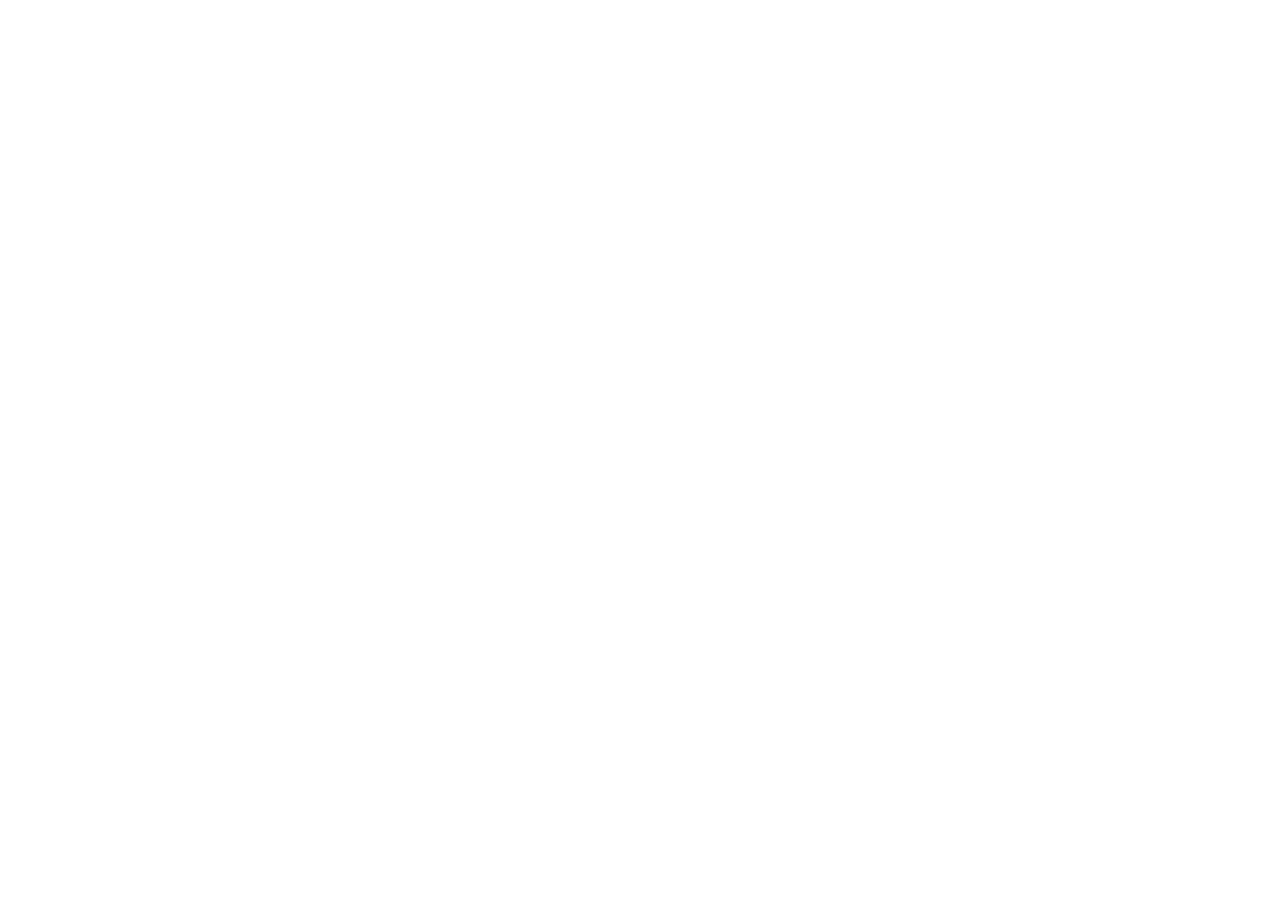
==== index.html @ 5f341165 "init project" ====
<!DOCTYPE html>
<html lang="en">

<head>
    <meta charset="UTF-8">
    <meta name="viewport" content="width=device-width, initial-scale=1.0">
    <title>Document</title>
</head>

<body>

</body>

</html>
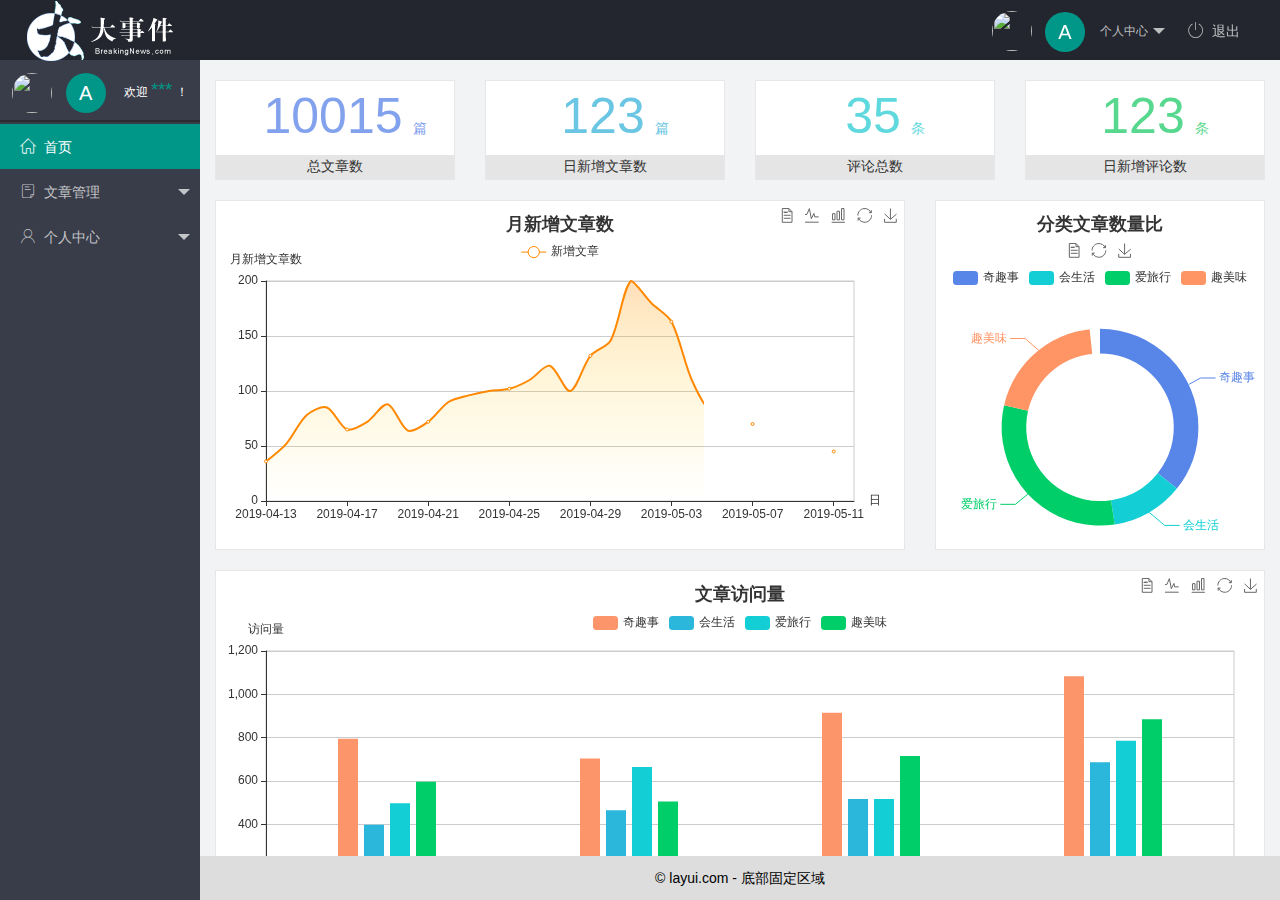
==== commit 46463f34: "完成了首页的开发" ====
--- a/index.html
+++ b/index.html
@@ -4,11 +4,88 @@
 <head>
     <meta charset="UTF-8">
     <meta name="viewport" content="width=device-width, initial-scale=1.0">
-    <title>Document</title>
+    <title>后台主页</title>
+    <link rel="stylesheet" href="assets/lib/layui/css/layui.css">
+    <!-- 导入字体图标css文件 -->
+    <link rel="stylesheet" href="assets/fonts/iconfont.css">
+    <!-- 引入自己的css文件 -->
+    <link rel="stylesheet" href="assets/css/index.css">
 </head>
 
-<body>
+<body class="layui-layout-body">
+    <div class="layui-layout layui-layout-admin">
+        <div class="layui-header">
+            <div class="layui-logo">
+                <img src="assets/images/logo.png" alt="">
+            </div>
+            <!-- 头部区域（可配合layui已有的水平导航） -->
 
+            <ul class="layui-nav layui-layout-right">
+                <li class="layui-nav-item">
+                    <a href="javascript:;" class="userinfo">
+                        <img src="http://t.cn/RCzsdCq" class="layui-nav-img">
+                        <span class="text-avatar">A</span>个人中心
+                    </a>
+                    <dl class="layui-nav-child">
+                        <dd><a href="">基本资料</a></dd>
+                        <dd><a href="">更换头像</a></dd>
+                        <dd><a href="">重置密码</a></dd>
+                    </dl>
+                </li>
+                <li class="layui-nav-item"><a href="javascript:;" id="tuichu"><span class="iconfont icon-tuichu"></span>退出</a></li>
+            </ul>
+        </div>
+
+        <div class="layui-side layui-bg-black">
+            <div class="layui-side-scroll">
+                <div class="userinfo userborder">
+                    <img src="http://t.cn/RCzsdCq" class="layui-nav-img">
+                    <span class="text-avatar">A</span>
+                    <span>欢迎</span>
+                    <span id="welcome">***</span>
+                    <span>！</span>
+                </div>
+                <!-- 左侧导航区域（可配合layui已有的垂直导航） -->
+                <ul class="layui-nav layui-nav-tree" lay-shrink="all">
+                    <li class="layui-nav-item layui-this"><a href="home/dashboard.html" target="fm"><span class="iconfont icon-home"></span>首页</a></li>
+                    <li class="layui-nav-item">
+                        <a class="" href="javascript:;"><span class="iconfont icon-16"></span>文章管理</a>
+                        <dl class="layui-nav-child">
+                            <dd><a href="javascript:;"><i class="layui-icon layui-icon-read"></i>文章类别</a></dd>
+                            <dd><a href="javascript:;"><i class="layui-icon layui-icon-read"></i>文章列表</a></dd>
+                            <dd><a href="javascript:;"><i class="layui-icon layui-icon-read"></i>文章发布</a></dd>
+                        </dl>
+                    </li>
+                    <li class="layui-nav-item">
+                        <a href="javascript:;"><span class="iconfont icon-user"></span>个人中心</a>
+                        <dl class="layui-nav-child">
+                            <dd><a href="javascript:;"><i class="layui-icon layui-icon-username"></i>基本资料</a></dd>
+                            <dd><a href="javascript:;"><i class="layui-icon layui-icon-face-smile"></i>更换头像</a></dd>
+                            <dd><a href="javascript:;"><i class="layui-icon layui-icon-password"></i>重置密码</a></dd>
+                        </dl>
+                    </li>
+                </ul>
+            </div>
+        </div>
+
+        <div class="layui-body">
+            <!-- 内容主体区域 -->
+            <iframe name="fm" src="home/dashboard.html" frameborder="0"></iframe>
+        </div>
+
+        <div class="layui-footer">
+            <!-- 底部固定区域 -->
+            © layui.com - 底部固定区域
+        </div>
+    </div>
+    <!-- 导入layui js文件 -->
+    <script src="assets/lib/layui/layui.all.js"></script>
+    <!-- 导入jquery js文件 -->
+    <script src="assets/lib/jquery.js"></script>
+    <!-- 导入拼接根路径的js文件 -->
+    <script src="assets/js/baseApi.js"></script>
+    <!-- 导入自己的index.js文件 -->
+    <script src="assets/js/index.js"></script>
 </body>
 
 </html>--- a/assets/lib/layui/css/layui.css
+++ b/assets/lib/layui/css/layui.css
@@ -0,0 +1,2 @@
+/** layui-v2.5.5 MIT License By https://www.layui.com */
+ .layui-inline,img{display:inline-block;vertical-align:middle}h1,h2,h3,h4,h5,h6{font-weight:400}.layui-edge,.layui-header,.layui-inline,.layui-main{position:relative}.layui-body,.layui-edge,.layui-elip{overflow:hidden}.layui-btn,.layui-edge,.layui-inline,img{vertical-align:middle}.layui-btn,.layui-disabled,.layui-icon,.layui-unselect{-moz-user-select:none;-webkit-user-select:none;-ms-user-select:none}.layui-elip,.layui-form-checkbox span,.layui-form-pane .layui-form-label{text-overflow:ellipsis;white-space:nowrap}.layui-breadcrumb,.layui-tree-btnGroup{visibility:hidden}blockquote,body,button,dd,div,dl,dt,form,h1,h2,h3,h4,h5,h6,input,li,ol,p,pre,td,textarea,th,ul{margin:0;padding:0;-webkit-tap-highlight-color:rgba(0,0,0,0)}a:active,a:hover{outline:0}img{border:none}li{list-style:none}table{border-collapse:collapse;border-spacing:0}h4,h5,h6{font-size:100%}button,input,optgroup,option,select,textarea{font-family:inherit;font-size:inherit;font-style:inherit;font-weight:inherit;outline:0}pre{white-space:pre-wrap;white-space:-moz-pre-wrap;white-space:-pre-wrap;white-space:-o-pre-wrap;word-wrap:break-word}body{line-height:24px;font:14px Helvetica Neue,Helvetica,PingFang SC,Tahoma,Arial,sans-serif}hr{height:1px;margin:10px 0;border:0;clear:both}a{color:#333;text-decoration:none}a:hover{color:#777}a cite{font-style:normal;*cursor:pointer}.layui-border-box,.layui-border-box *{box-sizing:border-box}.layui-box,.layui-box *{box-sizing:content-box}.layui-clear{clear:both;*zoom:1}.layui-clear:after{content:'\20';clear:both;*zoom:1;display:block;height:0}.layui-inline{*display:inline;*zoom:1}.layui-edge{display:inline-block;width:0;height:0;border-width:6px;border-style:dashed;border-color:transparent}.layui-edge-top{top:-4px;border-bottom-color:#999;border-bottom-style:solid}.layui-edge-right{border-left-color:#999;border-left-style:solid}.layui-edge-bottom{top:2px;border-top-color:#999;border-top-style:solid}.layui-edge-left{border-right-color:#999;border-right-style:solid}.layui-disabled,.layui-disabled:hover{color:#d2d2d2!important;cursor:not-allowed!important}.layui-circle{border-radius:100%}.layui-show{display:block!important}.layui-hide{display:none!important}@font-face{font-family:layui-icon;src:url(../font/iconfont.eot?v=250);src:url(../font/iconfont.eot?v=250#iefix) format('embedded-opentype'),url(../font/iconfont.woff2?v=250) format('woff2'),url(../font/iconfont.woff?v=250) format('woff'),url(../font/iconfont.ttf?v=250) format('truetype'),url(../font/iconfont.svg?v=250#layui-icon) format('svg')}.layui-icon{font-family:layui-icon!important;font-size:16px;font-style:normal;-webkit-font-smoothing:antialiased;-moz-osx-font-smoothing:grayscale}.layui-icon-reply-fill:before{content:"\e611"}.layui-icon-set-fill:before{content:"\e614"}.layui-icon-menu-fill:before{content:"\e60f"}.layui-icon-search:before{content:"\e615"}.layui-icon-share:before{content:"\e641"}.layui-icon-set-sm:before{content:"\e620"}.layui-icon-engine:before{content:"\e628"}.layui-icon-close:before{content:"\1006"}.layui-icon-close-fill:before{content:"\1007"}.layui-icon-chart-screen:before{content:"\e629"}.layui-icon-star:before{content:"\e600"}.layui-icon-circle-dot:before{content:"\e617"}.layui-icon-chat:before{content:"\e606"}.layui-icon-release:before{content:"\e609"}.layui-icon-list:before{content:"\e60a"}.layui-icon-chart:before{content:"\e62c"}.layui-icon-ok-circle:before{content:"\1005"}.layui-icon-layim-theme:before{content:"\e61b"}.layui-icon-table:before{content:"\e62d"}.layui-icon-right:before{content:"\e602"}.layui-icon-left:before{content:"\e603"}.layui-icon-cart-simple:before{content:"\e698"}.layui-icon-face-cry:before{content:"\e69c"}.layui-icon-face-smile:before{content:"\e6af"}.layui-icon-survey:before{content:"\e6b2"}.layui-icon-tree:before{content:"\e62e"}.layui-icon-upload-circle:before{content:"\e62f"}.layui-icon-add-circle:before{content:"\e61f"}.layui-icon-download-circle:before{content:"\e601"}.layui-icon-templeate-1:before{content:"\e630"}.layui-icon-util:before{content:"\e631"}.layui-icon-face-surprised:before{content:"\e664"}.layui-icon-edit:before{content:"\e642"}.layui-icon-speaker:before{content:"\e645"}.layui-icon-down:before{content:"\e61a"}.layui-icon-file:before{content:"\e621"}.layui-icon-layouts:before{content:"\e632"}.layui-icon-rate-half:before{content:"\e6c9"}.layui-icon-add-circle-fine:before{content:"\e608"}.layui-icon-prev-circle:before{content:"\e633"}.layui-icon-read:before{content:"\e705"}.layui-icon-404:before{content:"\e61c"}.layui-icon-carousel:before{content:"\e634"}.layui-icon-help:before{content:"\e607"}.layui-icon-code-circle:before{content:"\e635"}.layui-icon-water:before{content:"\e636"}.layui-icon-username:before{content:"\e66f"}.layui-icon-find-fill:before{content:"\e670"}.layui-icon-about:before{content:"\e60b"}.layui-icon-location:before{content:"\e715"}.layui-icon-up:before{content:"\e619"}.layui-icon-pause:before{content:"\e651"}.layui-icon-date:before{content:"\e637"}.layui-icon-layim-uploadfile:before{content:"\e61d"}.layui-icon-delete:before{content:"\e640"}.layui-icon-play:before{content:"\e652"}.layui-icon-top:before{content:"\e604"}.layui-icon-friends:before{content:"\e612"}.layui-icon-refresh-3:before{content:"\e9aa"}.layui-icon-ok:before{content:"\e605"}.layui-icon-layer:before{content:"\e638"}.layui-icon-face-smile-fine:before{content:"\e60c"}.layui-icon-dollar:before{content:"\e659"}.layui-icon-group:before{content:"\e613"}.layui-icon-layim-download:before{content:"\e61e"}.layui-icon-picture-fine:before{content:"\e60d"}.layui-icon-link:before{content:"\e64c"}.layui-icon-diamond:before{content:"\e735"}.layui-icon-log:before{content:"\e60e"}.layui-icon-rate-solid:before{content:"\e67a"}.layui-icon-fonts-del:before{content:"\e64f"}.layui-icon-unlink:before{content:"\e64d"}.layui-icon-fonts-clear:before{content:"\e639"}.layui-icon-triangle-r:before{content:"\e623"}.layui-icon-circle:before{content:"\e63f"}.layui-icon-radio:before{content:"\e643"}.layui-icon-align-center:before{content:"\e647"}.layui-icon-align-right:before{content:"\e648"}.layui-icon-align-left:before{content:"\e649"}.layui-icon-loading-1:before{content:"\e63e"}.layui-icon-return:before{content:"\e65c"}.layui-icon-fonts-strong:before{content:"\e62b"}.layui-icon-upload:before{content:"\e67c"}.layui-icon-dialogue:before{content:"\e63a"}.layui-icon-video:before{content:"\e6ed"}.layui-icon-headset:before{content:"\e6fc"}.layui-icon-cellphone-fine:before{content:"\e63b"}.layui-icon-add-1:before{content:"\e654"}.layui-icon-face-smile-b:before{content:"\e650"}.layui-icon-fonts-html:before{content:"\e64b"}.layui-icon-form:before{content:"\e63c"}.layui-icon-cart:before{content:"\e657"}.layui-icon-camera-fill:before{content:"\e65d"}.layui-icon-tabs:before{content:"\e62a"}.layui-icon-fonts-code:before{content:"\e64e"}.layui-icon-fire:before{content:"\e756"}.layui-icon-set:before{content:"\e716"}.layui-icon-fonts-u:before{content:"\e646"}.layui-icon-triangle-d:before{content:"\e625"}.layui-icon-tips:before{content:"\e702"}.layui-icon-picture:before{content:"\e64a"}.layui-icon-more-vertical:before{content:"\e671"}.layui-icon-flag:before{content:"\e66c"}.layui-icon-loading:before{content:"\e63d"}.layui-icon-fonts-i:before{content:"\e644"}.layui-icon-refresh-1:before{content:"\e666"}.layui-icon-rmb:before{content:"\e65e"}.layui-icon-home:before{content:"\e68e"}.layui-icon-user:before{content:"\e770"}.layui-icon-notice:before{content:"\e667"}.layui-icon-login-weibo:before{content:"\e675"}.layui-icon-voice:before{content:"\e688"}.layui-icon-upload-drag:before{content:"\e681"}.layui-icon-login-qq:before{content:"\e676"}.layui-icon-snowflake:before{content:"\e6b1"}.layui-icon-file-b:before{content:"\e655"}.layui-icon-template:before{content:"\e663"}.layui-icon-auz:before{content:"\e672"}.layui-icon-console:before{content:"\e665"}.layui-icon-app:before{content:"\e653"}.layui-icon-prev:before{content:"\e65a"}.layui-icon-website:before{content:"\e7ae"}.layui-icon-next:before{content:"\e65b"}.layui-icon-component:before{content:"\e857"}.layui-icon-more:before{content:"\e65f"}.layui-icon-login-wechat:before{content:"\e677"}.layui-icon-shrink-right:before{content:"\e668"}.layui-icon-spread-left:before{content:"\e66b"}.layui-icon-camera:before{content:"\e660"}.layui-icon-note:before{content:"\e66e"}.layui-icon-refresh:before{content:"\e669"}.layui-icon-female:before{content:"\e661"}.layui-icon-male:before{content:"\e662"}.layui-icon-password:before{content:"\e673"}.layui-icon-senior:before{content:"\e674"}.layui-icon-theme:before{content:"\e66a"}.layui-icon-tread:before{content:"\e6c5"}.layui-icon-praise:before{content:"\e6c6"}.layui-icon-star-fill:before{content:"\e658"}.layui-icon-rate:before{content:"\e67b"}.layui-icon-template-1:before{content:"\e656"}.layui-icon-vercode:before{content:"\e679"}.layui-icon-cellphone:before{content:"\e678"}.layui-icon-screen-full:before{content:"\e622"}.layui-icon-screen-restore:before{content:"\e758"}.layui-icon-cols:before{content:"\e610"}.layui-icon-export:before{content:"\e67d"}.layui-icon-print:before{content:"\e66d"}.layui-icon-slider:before{content:"\e714"}.layui-icon-addition:before{content:"\e624"}.layui-icon-subtraction:before{content:"\e67e"}.layui-icon-service:before{content:"\e626"}.layui-icon-transfer:before{content:"\e691"}.layui-main{width:1140px;margin:0 auto}.layui-header{z-index:1000;height:60px}.layui-header a:hover{transition:all .5s;-webkit-transition:all .5s}.layui-side{position:fixed;left:0;top:0;bottom:0;z-index:999;width:200px;overflow-x:hidden}.layui-side-scroll{position:relative;width:220px;height:100%;overflow-x:hidden}.layui-body{position:absolute;left:200px;right:0;top:0;bottom:0;z-index:998;width:auto;overflow-y:auto;box-sizing:border-box}.layui-layout-body{overflow:hidden}.layui-layout-admin .layui-header{background-color:#23262E}.layui-layout-admin .layui-side{top:60px;width:200px;overflow-x:hidden}.layui-layout-admin .layui-body{position:fixed;top:60px;bottom:44px}.layui-layout-admin .layui-main{width:auto;margin:0 15px}.layui-layout-admin .layui-footer{position:fixed;left:200px;right:0;bottom:0;height:44px;line-height:44px;padding:0 15px;background-color:#eee}.layui-layout-admin .layui-logo{position:absolute;left:0;top:0;width:200px;height:100%;line-height:60px;text-align:center;color:#009688;font-size:16px}.layui-layout-admin .layui-header .layui-nav{background:0 0}.layui-layout-left{position:absolute!important;left:200px;top:0}.layui-layout-right{position:absolute!important;right:0;top:0}.layui-container{position:relative;margin:0 auto;padding:0 15px;box-sizing:border-box}.layui-fluid{position:relative;margin:0 auto;padding:0 15px}.layui-row:after,.layui-row:before{content:'';display:block;clear:both}.layui-col-lg1,.layui-col-lg10,.layui-col-lg11,.layui-col-lg12,.layui-col-lg2,.layui-col-lg3,.layui-col-lg4,.layui-col-lg5,.layui-col-lg6,.layui-col-lg7,.layui-col-lg8,.layui-col-lg9,.layui-col-md1,.layui-col-md10,.layui-col-md11,.layui-col-md12,.layui-col-md2,.layui-col-md3,.layui-col-md4,.layui-col-md5,.layui-col-md6,.layui-col-md7,.layui-col-md8,.layui-col-md9,.layui-col-sm1,.layui-col-sm10,.layui-col-sm11,.layui-col-sm12,.layui-col-sm2,.layui-col-sm3,.layui-col-sm4,.layui-col-sm5,.layui-col-sm6,.layui-col-sm7,.layui-col-sm8,.layui-col-sm9,.layui-col-xs1,.layui-col-xs10,.layui-col-xs11,.layui-col-xs12,.layui-col-xs2,.layui-col-xs3,.layui-col-xs4,.layui-col-xs5,.layui-col-xs6,.layui-col-xs7,.layui-col-xs8,.layui-col-xs9{position:relative;display:block;box-sizing:border-box}.layui-col-xs1,.layui-col-xs10,.layui-col-xs11,.layui-col-xs12,.layui-col-xs2,.layui-col-xs3,.layui-col-xs4,.layui-col-xs5,.layui-col-xs6,.layui-col-xs7,.layui-col-xs8,.layui-col-xs9{float:left}.layui-col-xs1{width:8.33333333%}.layui-col-xs2{width:16.66666667%}.layui-col-xs3{width:25%}.layui-col-xs4{width:33.33333333%}.layui-col-xs5{width:41.66666667%}.layui-col-xs6{width:50%}.layui-col-xs7{width:58.33333333%}.layui-col-xs8{width:66.66666667%}.layui-col-xs9{width:75%}.layui-col-xs10{width:83.33333333%}.layui-col-xs11{width:91.66666667%}.layui-col-xs12{width:100%}.layui-col-xs-offset1{margin-left:8.33333333%}.layui-col-xs-offset2{margin-left:16.66666667%}.layui-col-xs-offset3{margin-left:25%}.layui-col-xs-offset4{margin-left:33.33333333%}.layui-col-xs-offset5{margin-left:41.66666667%}.layui-col-xs-offset6{margin-left:50%}.layui-col-xs-offset7{margin-left:58.33333333%}.layui-col-xs-offset8{margin-left:66.66666667%}.layui-col-xs-offset9{margin-left:75%}.layui-col-xs-offset10{margin-left:83.33333333%}.layui-col-xs-offset11{margin-left:91.66666667%}.layui-col-xs-offset12{margin-left:100%}@media screen and (max-width:768px){.layui-hide-xs{display:none!important}.layui-show-xs-block{display:block!important}.layui-show-xs-inline{display:inline!important}.layui-show-xs-inline-block{display:inline-block!important}}@media screen and (min-width:768px){.layui-container{width:750px}.layui-hide-sm{display:none!important}.layui-show-sm-block{display:block!important}.layui-show-sm-inline{display:inline!important}.layui-show-sm-inline-block{display:inline-block!important}.layui-col-sm1,.layui-col-sm10,.layui-col-sm11,.layui-col-sm12,.layui-col-sm2,.layui-col-sm3,.layui-col-sm4,.layui-col-sm5,.layui-col-sm6,.layui-col-sm7,.layui-col-sm8,.layui-col-sm9{float:left}.layui-col-sm1{width:8.33333333%}.layui-col-sm2{width:16.66666667%}.layui-col-sm3{width:25%}.layui-col-sm4{width:33.33333333%}.layui-col-sm5{width:41.66666667%}.layui-col-sm6{width:50%}.layui-col-sm7{width:58.33333333%}.layui-col-sm8{width:66.66666667%}.layui-col-sm9{width:75%}.layui-col-sm10{width:83.33333333%}.layui-col-sm11{width:91.66666667%}.layui-col-sm12{width:100%}.layui-col-sm-offset1{margin-left:8.33333333%}.layui-col-sm-offset2{margin-left:16.66666667%}.layui-col-sm-offset3{margin-left:25%}.layui-col-sm-offset4{margin-left:33.33333333%}.layui-col-sm-offset5{margin-left:41.66666667%}.layui-col-sm-offset6{margin-left:50%}.layui-col-sm-offset7{margin-left:58.33333333%}.layui-col-sm-offset8{margin-left:66.66666667%}.layui-col-sm-offset9{margin-left:75%}.layui-col-sm-offset10{margin-left:83.33333333%}.layui-col-sm-offset11{margin-left:91.66666667%}.layui-col-sm-offset12{margin-left:100%}}@media screen and (min-width:992px){.layui-container{width:970px}.layui-hide-md{display:none!important}.layui-show-md-block{display:block!important}.layui-show-md-inline{display:inline!important}.layui-show-md-inline-block{display:inline-block!important}.layui-col-md1,.layui-col-md10,.layui-col-md11,.layui-col-md12,.layui-col-md2,.layui-col-md3,.layui-col-md4,.layui-col-md5,.layui-col-md6,.layui-col-md7,.layui-col-md8,.layui-col-md9{float:left}.layui-col-md1{width:8.33333333%}.layui-col-md2{width:16.66666667%}.layui-col-md3{width:25%}.layui-col-md4{width:33.33333333%}.layui-col-md5{width:41.66666667%}.layui-col-md6{width:50%}.layui-col-md7{width:58.33333333%}.layui-col-md8{width:66.66666667%}.layui-col-md9{width:75%}.layui-col-md10{width:83.33333333%}.layui-col-md11{width:91.66666667%}.layui-col-md12{width:100%}.layui-col-md-offset1{margin-left:8.33333333%}.layui-col-md-offset2{margin-left:16.66666667%}.layui-col-md-offset3{margin-left:25%}.layui-col-md-offset4{margin-left:33.33333333%}.layui-col-md-offset5{margin-left:41.66666667%}.layui-col-md-offset6{margin-left:50%}.layui-col-md-offset7{margin-left:58.33333333%}.layui-col-md-offset8{margin-left:66.66666667%}.layui-col-md-offset9{margin-left:75%}.layui-col-md-offset10{margin-left:83.33333333%}.layui-col-md-offset11{margin-left:91.66666667%}.layui-col-md-offset12{margin-left:100%}}@media screen and (min-width:1200px){.layui-container{width:1170px}.layui-hide-lg{display:none!important}.layui-show-lg-block{display:block!important}.layui-show-lg-inline{display:inline!important}.layui-show-lg-inline-block{display:inline-block!important}.layui-col-lg1,.layui-col-lg10,.layui-col-lg11,.layui-col-lg12,.layui-col-lg2,.layui-col-lg3,.layui-col-lg4,.layui-col-lg5,.layui-col-lg6,.layui-col-lg7,.layui-col-lg8,.layui-col-lg9{float:left}.layui-col-lg1{width:8.33333333%}.layui-col-lg2{width:16.66666667%}.layui-col-lg3{width:25%}.layui-col-lg4{width:33.33333333%}.layui-col-lg5{width:41.66666667%}.layui-col-lg6{width:50%}.layui-col-lg7{width:58.33333333%}.layui-col-lg8{width:66.66666667%}.layui-col-lg9{width:75%}.layui-col-lg10{width:83.33333333%}.layui-col-lg11{width:91.66666667%}.layui-col-lg12{width:100%}.layui-col-lg-offset1{margin-left:8.33333333%}.layui-col-lg-offset2{margin-left:16.66666667%}.layui-col-lg-offset3{margin-left:25%}.layui-col-lg-offset4{margin-left:33.33333333%}.layui-col-lg-offset5{margin-left:41.66666667%}.layui-col-lg-offset6{margin-left:50%}.layui-col-lg-offset7{margin-left:58.33333333%}.layui-col-lg-offset8{margin-left:66.66666667%}.layui-col-lg-offset9{margin-left:75%}.layui-col-lg-offset10{margin-left:83.33333333%}.layui-col-lg-offset11{margin-left:91.66666667%}.layui-col-lg-offset12{margin-left:100%}}.layui-col-space1{margin:-.5px}.layui-col-space1>*{padding:.5px}.layui-col-space3{margin:-1.5px}.layui-col-space3>*{padding:1.5px}.layui-col-space5{margin:-2.5px}.layui-col-space5>*{padding:2.5px}.layui-col-space8{margin:-3.5px}.layui-col-space8>*{padding:3.5px}.layui-col-space10{margin:-5px}.layui-col-space10>*{padding:5px}.layui-col-space12{margin:-6px}.layui-col-space12>*{padding:6px}.layui-col-space15{margin:-7.5px}.layui-col-space15>*{padding:7.5px}.layui-col-space18{margin:-9px}.layui-col-space18>*{padding:9px}.layui-col-space20{margin:-10px}.layui-col-space20>*{padding:10px}.layui-col-space22{margin:-11px}.layui-col-space22>*{padding:11px}.layui-col-space25{margin:-12.5px}.layui-col-space25>*{padding:12.5px}.layui-col-space30{margin:-15px}.layui-col-space30>*{padding:15px}.layui-btn,.layui-input,.layui-select,.layui-textarea,.layui-upload-button{outline:0;-webkit-appearance:none;transition:all .3s;-webkit-transition:all .3s;box-sizing:border-box}.layui-elem-quote{margin-bottom:10px;padding:15px;line-height:22px;border-left:5px solid #009688;border-radius:0 2px 2px 0;background-color:#f2f2f2}.layui-quote-nm{border-style:solid;border-width:1px 1px 1px 5px;background:0 0}.layui-elem-field{margin-bottom:10px;padding:0;border-width:1px;border-style:solid}.layui-elem-field legend{margin-left:20px;padding:0 10px;font-size:20px;font-weight:300}.layui-field-title{margin:10px 0 20px;border-width:1px 0 0}.layui-field-box{padding:10px 15px}.layui-field-title .layui-field-box{padding:10px 0}.layui-progress{position:relative;height:6px;border-radius:20px;background-color:#e2e2e2}.layui-progress-bar{position:absolute;left:0;top:0;width:0;max-width:100%;height:6px;border-radius:20px;text-align:right;background-color:#5FB878;transition:all .3s;-webkit-transition:all .3s}.layui-progress-big,.layui-progress-big .layui-progress-bar{height:18px;line-height:18px}.layui-progress-text{position:relative;top:-20px;line-height:18px;font-size:12px;color:#666}.layui-progress-big .layui-progress-text{position:static;padding:0 10px;color:#fff}.layui-collapse{border-width:1px;border-style:solid;border-radius:2px}.layui-colla-content,.layui-colla-item{border-top-width:1px;border-top-style:solid}.layui-colla-item:first-child{border-top:none}.layui-colla-title{position:relative;height:42px;line-height:42px;padding:0 15px 0 35px;color:#333;background-color:#f2f2f2;cursor:pointer;font-size:14px;overflow:hidden}.layui-colla-content{display:none;padding:10px 15px;line-height:22px;color:#666}.layui-colla-icon{position:absolute;left:15px;top:0;font-size:14px}.layui-card{margin-bottom:15px;border-radius:2px;background-color:#fff;box-shadow:0 1px 2px 0 rgba(0,0,0,.05)}.layui-card:last-child{margin-bottom:0}.layui-card-header{position:relative;height:42px;line-height:42px;padding:0 15px;border-bottom:1px solid #f6f6f6;color:#333;border-radius:2px 2px 0 0;font-size:14px}.layui-bg-black,.layui-bg-blue,.layui-bg-cyan,.layui-bg-green,.layui-bg-orange,.layui-bg-red{color:#fff!important}.layui-card-body{position:relative;padding:10px 15px;line-height:24px}.layui-card-body[pad15]{padding:15px}.layui-card-body[pad20]{padding:20px}.layui-card-body .layui-table{margin:5px 0}.layui-card .layui-tab{margin:0}.layui-panel-window{position:relative;padding:15px;border-radius:0;border-top:5px solid #E6E6E6;background-color:#fff}.layui-auxiliar-moving{position:fixed;left:0;right:0;top:0;bottom:0;width:100%;height:100%;background:0 0;z-index:9999999999}.layui-form-label,.layui-form-mid,.layui-form-select,.layui-input-block,.layui-input-inline,.layui-textarea{position:relative}.layui-bg-red{background-color:#FF5722!important}.layui-bg-orange{background-color:#FFB800!important}.layui-bg-green{background-color:#009688!important}.layui-bg-cyan{background-color:#2F4056!important}.layui-bg-blue{background-color:#1E9FFF!important}.layui-bg-black{background-color:#393D49!important}.layui-bg-gray{background-color:#eee!important;color:#666!important}.layui-badge-rim,.layui-colla-content,.layui-colla-item,.layui-collapse,.layui-elem-field,.layui-form-pane .layui-form-item[pane],.layui-form-pane .layui-form-label,.layui-input,.layui-layedit,.layui-layedit-tool,.layui-quote-nm,.layui-select,.layui-tab-bar,.layui-tab-card,.layui-tab-title,.layui-tab-title .layui-this:after,.layui-textarea{border-color:#e6e6e6}.layui-timeline-item:before,hr{background-color:#e6e6e6}.layui-text{line-height:22px;font-size:14px;color:#666}.layui-text h1,.layui-text h2,.layui-text h3{font-weight:500;color:#333}.layui-text h1{font-size:30px}.layui-text h2{font-size:24px}.layui-text h3{font-size:18px}.layui-text a:not(.layui-btn){color:#01AAED}.layui-text a:not(.layui-btn):hover{text-decoration:underline}.layui-text ul{padding:5px 0 5px 15px}.layui-text ul li{margin-top:5px;list-style-type:disc}.layui-text em,.layui-word-aux{color:#999!important;padding:0 5px!important}.layui-btn{display:inline-block;height:38px;line-height:38px;padding:0 18px;background-color:#009688;color:#fff;white-space:nowrap;text-align:center;font-size:14px;border:none;border-radius:2px;cursor:pointer}.layui-btn:hover{opacity:.8;filter:alpha(opacity=80);color:#fff}.layui-btn:active{opacity:1;filter:alpha(opacity=100)}.layui-btn+.layui-btn{margin-left:10px}.layui-btn-container{font-size:0}.layui-btn-container .layui-btn{margin-right:10px;margin-bottom:10px}.layui-btn-container .layui-btn+.layui-btn{margin-left:0}.layui-table .layui-btn-container .layui-btn{margin-bottom:9px}.layui-btn-radius{border-radius:100px}.layui-btn .layui-icon{margin-right:3px;font-size:18px;vertical-align:bottom;vertical-align:middle\9}.layui-btn-primary{border:1px solid #C9C9C9;background-color:#fff;color:#555}.layui-btn-primary:hover{border-color:#009688;color:#333}.layui-btn-normal{background-color:#1E9FFF}.layui-btn-warm{background-color:#FFB800}.layui-btn-danger{background-color:#FF5722}.layui-btn-checked{background-color:#5FB878}.layui-btn-disabled,.layui-btn-disabled:active,.layui-btn-disabled:hover{border:1px solid #e6e6e6;background-color:#FBFBFB;color:#C9C9C9;cursor:not-allowed;opacity:1}.layui-btn-lg{height:44px;line-height:44px;padding:0 25px;font-size:16px}.layui-btn-sm{height:30px;line-height:30px;padding:0 10px;font-size:12px}.layui-btn-sm i{font-size:16px!important}.layui-btn-xs{height:22px;line-height:22px;padding:0 5px;font-size:12px}.layui-btn-xs i{font-size:14px!important}.layui-btn-group{display:inline-block;vertical-align:middle;font-size:0}.layui-btn-group .layui-btn{margin-left:0!important;margin-right:0!important;border-left:1px solid rgba(255,255,255,.5);border-radius:0}.layui-btn-group .layui-btn-primary{border-left:none}.layui-btn-group .layui-btn-primary:hover{border-color:#C9C9C9;color:#009688}.layui-btn-group .layui-btn:first-child{border-left:none;border-radius:2px 0 0 2px}.layui-btn-group .layui-btn-primary:first-child{border-left:1px solid #c9c9c9}.layui-btn-group .layui-btn:last-child{border-radius:0 2px 2px 0}.layui-btn-group .layui-btn+.layui-btn{margin-left:0}.layui-btn-group+.layui-btn-group{margin-left:10px}.layui-btn-fluid{width:100%}.layui-input,.layui-select,.layui-textarea{height:38px;line-height:1.3;line-height:38px\9;border-width:1px;border-style:solid;background-color:#fff;border-radius:2px}.layui-input::-webkit-input-placeholder,.layui-select::-webkit-input-placeholder,.layui-textarea::-webkit-input-placeholder{line-height:1.3}.layui-input,.layui-textarea{display:block;width:100%;padding-left:10px}.layui-input:hover,.layui-textarea:hover{border-color:#D2D2D2!important}.layui-input:focus,.layui-textarea:focus{border-color:#C9C9C9!important}.layui-textarea{min-height:100px;height:auto;line-height:20px;padding:6px 10px;resize:vertical}.layui-select{padding:0 10px}.layui-form input[type=checkbox],.layui-form input[type=radio],.layui-form select{display:none}.layui-form [lay-ignore]{display:initial}.layui-form-item{margin-bottom:15px;clear:both;*zoom:1}.layui-form-item:after{content:'\20';clear:both;*zoom:1;display:block;height:0}.layui-form-label{float:left;display:block;padding:9px 15px;width:80px;font-weight:400;line-height:20px;text-align:right}.layui-form-label-col{display:block;float:none;padding:9px 0;line-height:20px;text-align:left}.layui-form-item .layui-inline{margin-bottom:5px;margin-right:10px}.layui-input-block{margin-left:110px;min-height:36px}.layui-input-inline{display:inline-block;vertical-align:middle}.layui-form-item .layui-input-inline{float:left;width:190px;margin-right:10px}.layui-form-text .layui-input-inline{width:auto}.layui-form-mid{float:left;display:block;padding:9px 0!important;line-height:20px;margin-right:10px}.layui-form-danger+.layui-form-select .layui-input,.layui-form-danger:focus{border-color:#FF5722!important}.layui-form-select .layui-input{padding-right:30px;cursor:pointer}.layui-form-select .layui-edge{position:absolute;right:10px;top:50%;margin-top:-3px;cursor:pointer;border-width:6px;border-top-color:#c2c2c2;border-top-style:solid;transition:all .3s;-webkit-transition:all .3s}.layui-form-select dl{display:none;position:absolute;left:0;top:42px;padding:5px 0;z-index:899;min-width:100%;border:1px solid #d2d2d2;max-height:300px;overflow-y:auto;background-color:#fff;border-radius:2px;box-shadow:0 2px 4px rgba(0,0,0,.12);box-sizing:border-box}.layui-form-select dl dd,.layui-form-select dl dt{padding:0 10px;line-height:36px;white-space:nowrap;overflow:hidden;text-overflow:ellipsis}.layui-form-select dl dt{font-size:12px;color:#999}.layui-form-select dl dd{cursor:pointer}.layui-form-select dl dd:hover{background-color:#f2f2f2;-webkit-transition:.5s all;transition:.5s all}.layui-form-select .layui-select-group dd{padding-left:20px}.layui-form-select dl dd.layui-select-tips{padding-left:10px!important;color:#999}.layui-form-select dl dd.layui-this{background-color:#5FB878;color:#fff}.layui-form-checkbox,.layui-form-select dl dd.layui-disabled{background-color:#fff}.layui-form-selected dl{display:block}.layui-form-checkbox,.layui-form-checkbox *,.layui-form-switch{display:inline-block;vertical-align:middle}.layui-form-selected .layui-edge{margin-top:-9px;-webkit-transform:rotate(180deg);transform:rotate(180deg);margin-top:-3px\9}:root .layui-form-selected .layui-edge{margin-top:-9px\0/IE9}.layui-form-selectup dl{top:auto;bottom:42px}.layui-select-none{margin:5px 0;text-align:center;color:#999}.layui-select-disabled .layui-disabled{border-color:#eee!important}.layui-select-disabled .layui-edge{border-top-color:#d2d2d2}.layui-form-checkbox{position:relative;height:30px;line-height:30px;margin-right:10px;padding-right:30px;cursor:pointer;font-size:0;-webkit-transition:.1s linear;transition:.1s linear;box-sizing:border-box}.layui-form-checkbox span{padding:0 10px;height:100%;font-size:14px;border-radius:2px 0 0 2px;background-color:#d2d2d2;color:#fff;overflow:hidden}.layui-form-checkbox:hover span{background-color:#c2c2c2}.layui-form-checkbox i{position:absolute;right:0;top:0;width:30px;height:28px;border:1px solid #d2d2d2;border-left:none;border-radius:0 2px 2px 0;color:#fff;font-size:20px;text-align:center}.layui-form-checkbox:hover i{border-color:#c2c2c2;color:#c2c2c2}.layui-form-checked,.layui-form-checked:hover{border-color:#5FB878}.layui-form-checked span,.layui-form-checked:hover span{background-color:#5FB878}.layui-form-checked i,.layui-form-checked:hover i{color:#5FB878}.layui-form-item .layui-form-checkbox{margin-top:4px}.layui-form-checkbox[lay-skin=primary]{height:auto!important;line-height:normal!important;min-width:18px;min-height:18px;border:none!important;margin-right:0;padding-left:28px;padding-right:0;background:0 0}.layui-form-checkbox[lay-skin=primary] span{padding-left:0;padding-right:15px;line-height:18px;background:0 0;color:#666}.layui-form-checkbox[lay-skin=primary] i{right:auto;left:0;width:16px;height:16px;line-height:16px;border:1px solid #d2d2d2;font-size:12px;border-radius:2px;background-color:#fff;-webkit-transition:.1s linear;transition:.1s linear}.layui-form-checkbox[lay-skin=primary]:hover i{border-color:#5FB878;color:#fff}.layui-form-checked[lay-skin=primary] i{border-color:#5FB878!important;background-color:#5FB878;color:#fff}.layui-checkbox-disbaled[lay-skin=primary] span{background:0 0!important;color:#c2c2c2}.layui-checkbox-disbaled[lay-skin=primary]:hover i{border-color:#d2d2d2}.layui-form-item .layui-form-checkbox[lay-skin=primary]{margin-top:10px}.layui-form-switch{position:relative;height:22px;line-height:22px;min-width:35px;padding:0 5px;margin-top:8px;border:1px solid #d2d2d2;border-radius:20px;cursor:pointer;background-color:#fff;-webkit-transition:.1s linear;transition:.1s linear}.layui-form-switch i{position:absolute;left:5px;top:3px;width:16px;height:16px;border-radius:20px;background-color:#d2d2d2;-webkit-transition:.1s linear;transition:.1s linear}.layui-form-switch em{position:relative;top:0;width:25px;margin-left:21px;padding:0!important;text-align:center!important;color:#999!important;font-style:normal!important;font-size:12px}.layui-form-onswitch{border-color:#5FB878;background-color:#5FB878}.layui-checkbox-disbaled,.layui-checkbox-disbaled i{border-color:#e2e2e2!important}.layui-form-onswitch i{left:100%;margin-left:-21px;background-color:#fff}.layui-form-onswitch em{margin-left:5px;margin-right:21px;color:#fff!important}.layui-checkbox-disbaled span{background-color:#e2e2e2!important}.layui-checkbox-disbaled:hover i{color:#fff!important}[lay-radio]{display:none}.layui-form-radio,.layui-form-radio *{display:inline-block;vertical-align:middle}.layui-form-radio{line-height:28px;margin:6px 10px 0 0;padding-right:10px;cursor:pointer;font-size:0}.layui-form-radio *{font-size:14px}.layui-form-radio>i{margin-right:8px;font-size:22px;color:#c2c2c2}.layui-form-radio>i:hover,.layui-form-radioed>i{color:#5FB878}.layui-radio-disbaled>i{color:#e2e2e2!important}.layui-form-pane .layui-form-label{width:110px;padding:8px 15px;height:38px;line-height:20px;border-width:1px;border-style:solid;border-radius:2px 0 0 2px;text-align:center;background-color:#FBFBFB;overflow:hidden;box-sizing:border-box}.layui-form-pane .layui-input-inline{margin-left:-1px}.layui-form-pane .layui-input-block{margin-left:110px;left:-1px}.layui-form-pane .layui-input{border-radius:0 2px 2px 0}.layui-form-pane .layui-form-text .layui-form-label{float:none;width:100%;border-radius:2px;box-sizing:border-box;text-align:left}.layui-form-pane .layui-form-text .layui-input-inline{display:block;margin:0;top:-1px;clear:both}.layui-form-pane .layui-form-text .layui-input-block{margin:0;left:0;top:-1px}.layui-form-pane .layui-form-text .layui-textarea{min-height:100px;border-radius:0 0 2px 2px}.layui-form-pane .layui-form-checkbox{margin:4px 0 4px 10px}.layui-form-pane .layui-form-radio,.layui-form-pane .layui-form-switch{margin-top:6px;margin-left:10px}.layui-form-pane .layui-form-item[pane]{position:relative;border-width:1px;border-style:solid}.layui-form-pane .layui-form-item[pane] .layui-form-label{position:absolute;left:0;top:0;height:100%;border-width:0 1px 0 0}.layui-form-pane .layui-form-item[pane] .layui-input-inline{margin-left:110px}@media screen and (max-width:450px){.layui-form-item .layui-form-label{text-overflow:ellipsis;overflow:hidden;white-space:nowrap}.layui-form-item .layui-inline{display:block;margin-right:0;margin-bottom:20px;clear:both}.layui-form-item .layui-inline:after{content:'\20';clear:both;display:block;height:0}.layui-form-item .layui-input-inline{display:block;float:none;left:-3px;width:auto;margin:0 0 10px 112px}.layui-form-item .layui-input-inline+.layui-form-mid{margin-left:110px;top:-5px;padding:0}.layui-form-item .layui-form-checkbox{margin-right:5px;margin-bottom:5px}}.layui-layedit{border-width:1px;border-style:solid;border-radius:2px}.layui-layedit-tool{padding:3px 5px;border-bottom-width:1px;border-bottom-style:solid;font-size:0}.layedit-tool-fixed{position:fixed;top:0;border-top:1px solid #e2e2e2}.layui-layedit-tool .layedit-tool-mid,.layui-layedit-tool .layui-icon{display:inline-block;vertical-align:middle;text-align:center;font-size:14px}.layui-layedit-tool .layui-icon{position:relative;width:32px;height:30px;line-height:30px;margin:3px 5px;color:#777;cursor:pointer;border-radius:2px}.layui-layedit-tool .layui-icon:hover{color:#393D49}.layui-layedit-tool .layui-icon:active{color:#000}.layui-layedit-tool .layedit-tool-active{background-color:#e2e2e2;color:#000}.layui-layedit-tool .layui-disabled,.layui-layedit-tool .layui-disabled:hover{color:#d2d2d2;cursor:not-allowed}.layui-layedit-tool .layedit-tool-mid{width:1px;height:18px;margin:0 10px;background-color:#d2d2d2}.layedit-tool-html{width:50px!important;font-size:30px!important}.layedit-tool-b,.layedit-tool-code,.layedit-tool-help{font-size:16px!important}.layedit-tool-d,.layedit-tool-face,.layedit-tool-image,.layedit-tool-unlink{font-size:18px!important}.layedit-tool-image input{position:absolute;font-size:0;left:0;top:0;width:100%;height:100%;opacity:.01;filter:Alpha(opacity=1);cursor:pointer}.layui-layedit-iframe iframe{display:block;width:100%}#LAY_layedit_code{overflow:hidden}.layui-laypage{display:inline-block;*display:inline;*zoom:1;vertical-align:middle;margin:10px 0;font-size:0}.layui-laypage>a:first-child,.layui-laypage>a:first-child em{border-radius:2px 0 0 2px}.layui-laypage>a:last-child,.layui-laypage>a:last-child em{border-radius:0 2px 2px 0}.layui-laypage>:first-child{margin-left:0!important}.layui-laypage>:last-child{margin-right:0!important}.layui-laypage a,.layui-laypage button,.layui-laypage input,.layui-laypage select,.layui-laypage span{border:1px solid #e2e2e2}.layui-laypage a,.layui-laypage span{display:inline-block;*display:inline;*zoom:1;vertical-align:middle;padding:0 15px;height:28px;line-height:28px;margin:0 -1px 5px 0;background-color:#fff;color:#333;font-size:12px}.layui-flow-more a *,.layui-laypage input,.layui-table-view select[lay-ignore]{display:inline-block}.layui-laypage a:hover{color:#009688}.layui-laypage em{font-style:normal}.layui-laypage .layui-laypage-spr{color:#999;font-weight:700}.layui-laypage a{text-decoration:none}.layui-laypage .layui-laypage-curr{position:relative}.layui-laypage .layui-laypage-curr em{position:relative;color:#fff}.layui-laypage .layui-laypage-curr .layui-laypage-em{position:absolute;left:-1px;top:-1px;padding:1px;width:100%;height:100%;background-color:#009688}.layui-laypage-em{border-radius:2px}.layui-laypage-next em,.layui-laypage-prev em{font-family:Sim sun;font-size:16px}.layui-laypage .layui-laypage-count,.layui-laypage .layui-laypage-limits,.layui-laypage .layui-laypage-refresh,.layui-laypage .layui-laypage-skip{margin-left:10px;margin-right:10px;padding:0;border:none}.layui-laypage .layui-laypage-limits,.layui-laypage .layui-laypage-refresh{vertical-align:top}.layui-laypage .layui-laypage-refresh i{font-size:18px;cursor:pointer}.layui-laypage select{height:22px;padding:3px;border-radius:2px;cursor:pointer}.layui-laypage .layui-laypage-skip{height:30px;line-height:30px;color:#999}.layui-laypage button,.layui-laypage input{height:30px;line-height:30px;border-radius:2px;vertical-align:top;background-color:#fff;box-sizing:border-box}.layui-laypage input{width:40px;margin:0 10px;padding:0 3px;text-align:center}.layui-laypage input:focus,.layui-laypage select:focus{border-color:#009688!important}.layui-laypage button{margin-left:10px;padding:0 10px;cursor:pointer}.layui-table,.layui-table-view{margin:10px 0}.layui-flow-more{margin:10px 0;text-align:center;color:#999;font-size:14px}.layui-flow-more a{height:32px;line-height:32px}.layui-flow-more a *{vertical-align:top}.layui-flow-more a cite{padding:0 20px;border-radius:3px;background-color:#eee;color:#333;font-style:normal}.layui-flow-more a cite:hover{opacity:.8}.layui-flow-more a i{font-size:30px;color:#737383}.layui-table{width:100%;background-color:#fff;color:#666}.layui-table tr{transition:all .3s;-webkit-transition:all .3s}.layui-table th{text-align:left;font-weight:400}.layui-table tbody tr:hover,.layui-table thead tr,.layui-table-click,.layui-table-header,.layui-table-hover,.layui-table-mend,.layui-table-patch,.layui-table-tool,.layui-table-total,.layui-table-total tr,.layui-table[lay-even] tr:nth-child(even){background-color:#f2f2f2}.layui-table td,.layui-table th,.layui-table-col-set,.layui-table-fixed-r,.layui-table-grid-down,.layui-table-header,.layui-table-page,.layui-table-tips-main,.layui-table-tool,.layui-table-total,.layui-table-view,.layui-table[lay-skin=line],.layui-table[lay-skin=row]{border-width:1px;border-style:solid;border-color:#e6e6e6}.layui-table td,.layui-table th{position:relative;padding:9px 15px;min-height:20px;line-height:20px;font-size:14px}.layui-table[lay-skin=line] td,.layui-table[lay-skin=line] th{border-width:0 0 1px}.layui-table[lay-skin=row] td,.layui-table[lay-skin=row] th{border-width:0 1px 0 0}.layui-table[lay-skin=nob] td,.layui-table[lay-skin=nob] th{border:none}.layui-table img{max-width:100px}.layui-table[lay-size=lg] td,.layui-table[lay-size=lg] th{padding:15px 30px}.layui-table-view .layui-table[lay-size=lg] .layui-table-cell{height:40px;line-height:40px}.layui-table[lay-size=sm] td,.layui-table[lay-size=sm] th{font-size:12px;padding:5px 10px}.layui-table-view .layui-table[lay-size=sm] .layui-table-cell{height:20px;line-height:20px}.layui-table[lay-data]{display:none}.layui-table-box{position:relative;overflow:hidden}.layui-table-view .layui-table{position:relative;width:auto;margin:0}.layui-table-view .layui-table[lay-skin=line]{border-width:0 1px 0 0}.layui-table-view .layui-table[lay-skin=row]{border-width:0 0 1px}.layui-table-view .layui-table td,.layui-table-view .layui-table th{padding:5px 0;border-top:none;border-left:none}.layui-table-view .layui-table th.layui-unselect .layui-table-cell span{cursor:pointer}.layui-table-view .layui-table td{cursor:default}.layui-table-view .layui-table td[data-edit=text]{cursor:text}.layui-table-view .layui-form-checkbox[lay-skin=primary] i{width:18px;height:18px}.layui-table-view .layui-form-radio{line-height:0;padding:0}.layui-table-view .layui-form-radio>i{margin:0;font-size:20px}.layui-table-init{position:absolute;left:0;top:0;width:100%;height:100%;text-align:center;z-index:110}.layui-table-init .layui-icon{position:absolute;left:50%;top:50%;margin:-15px 0 0 -15px;font-size:30px;color:#c2c2c2}.layui-table-header{border-width:0 0 1px;overflow:hidden}.layui-table-header .layui-table{margin-bottom:-1px}.layui-table-tool .layui-inline[lay-event]{position:relative;width:26px;height:26px;padding:5px;line-height:16px;margin-right:10px;text-align:center;color:#333;border:1px solid #ccc;cursor:pointer;-webkit-transition:.5s all;transition:.5s all}.layui-table-tool .layui-inline[lay-event]:hover{border:1px solid #999}.layui-table-tool-temp{padding-right:120px}.layui-table-tool-self{position:absolute;right:17px;top:10px}.layui-table-tool .layui-table-tool-self .layui-inline[lay-event]{margin:0 0 0 10px}.layui-table-tool-panel{position:absolute;top:29px;left:-1px;padding:5px 0;min-width:150px;min-height:40px;border:1px solid #d2d2d2;text-align:left;overflow-y:auto;background-color:#fff;box-shadow:0 2px 4px rgba(0,0,0,.12)}.layui-table-cell,.layui-table-tool-panel li{overflow:hidden;text-overflow:ellipsis;white-space:nowrap}.layui-table-tool-panel li{padding:0 10px;line-height:30px;-webkit-transition:.5s all;transition:.5s all}.layui-table-tool-panel li .layui-form-checkbox[lay-skin=primary]{width:100%;padding-left:28px}.layui-table-tool-panel li:hover{background-color:#f2f2f2}.layui-table-tool-panel li .layui-form-checkbox[lay-skin=primary] i{position:absolute;left:0;top:0}.layui-table-tool-panel li .layui-form-checkbox[lay-skin=primary] span{padding:0}.layui-table-tool .layui-table-tool-self .layui-table-tool-panel{left:auto;right:-1px}.layui-table-col-set{position:absolute;right:0;top:0;width:20px;height:100%;border-width:0 0 0 1px;background-color:#fff}.layui-table-sort{width:10px;height:20px;margin-left:5px;cursor:pointer!important}.layui-table-sort .layui-edge{position:absolute;left:5px;border-width:5px}.layui-table-sort .layui-table-sort-asc{top:3px;border-top:none;border-bottom-style:solid;border-bottom-color:#b2b2b2}.layui-table-sort .layui-table-sort-asc:hover{border-bottom-color:#666}.layui-table-sort .layui-table-sort-desc{bottom:5px;border-bottom:none;border-top-style:solid;border-top-color:#b2b2b2}.layui-table-sort .layui-table-sort-desc:hover{border-top-color:#666}.layui-table-sort[lay-sort=asc] .layui-table-sort-asc{border-bottom-color:#000}.layui-table-sort[lay-sort=desc] .layui-table-sort-desc{border-top-color:#000}.layui-table-cell{height:28px;line-height:28px;padding:0 15px;position:relative;box-sizing:border-box}.layui-table-cell .layui-form-checkbox[lay-skin=primary]{top:-1px;padding:0}.layui-table-cell .layui-table-link{color:#01AAED}.laytable-cell-checkbox,.laytable-cell-numbers,.laytable-cell-radio,.laytable-cell-space{padding:0;text-align:center}.layui-table-body{position:relative;overflow:auto;margin-right:-1px;margin-bottom:-1px}.layui-table-body .layui-none{line-height:26px;padding:15px;text-align:center;color:#999}.layui-table-fixed{position:absolute;left:0;top:0;z-index:101}.layui-table-fixed .layui-table-body{overflow:hidden}.layui-table-fixed-l{box-shadow:0 -1px 8px rgba(0,0,0,.08)}.layui-table-fixed-r{left:auto;right:-1px;border-width:0 0 0 1px;box-shadow:-1px 0 8px rgba(0,0,0,.08)}.layui-table-fixed-r .layui-table-header{position:relative;overflow:visible}.layui-table-mend{position:absolute;right:-49px;top:0;height:100%;width:50px}.layui-table-tool{position:relative;z-index:890;width:100%;min-height:50px;line-height:30px;padding:10px 15px;border-width:0 0 1px}.layui-table-tool .layui-btn-container{margin-bottom:-10px}.layui-table-page,.layui-table-total{border-width:1px 0 0;margin-bottom:-1px;overflow:hidden}.layui-table-page{position:relative;width:100%;padding:7px 7px 0;height:41px;font-size:12px;white-space:nowrap}.layui-table-page>div{height:26px}.layui-table-page .layui-laypage{margin:0}.layui-table-page .layui-laypage a,.layui-table-page .layui-laypage span{height:26px;line-height:26px;margin-bottom:10px;border:none;background:0 0}.layui-table-page .layui-laypage a,.layui-table-page .layui-laypage span.layui-laypage-curr{padding:0 12px}.layui-table-page .layui-laypage span{margin-left:0;padding:0}.layui-table-page .layui-laypage .layui-laypage-prev{margin-left:-7px!important}.layui-table-page .layui-laypage .layui-laypage-curr .layui-laypage-em{left:0;top:0;padding:0}.layui-table-page .layui-laypage button,.layui-table-page .layui-laypage input{height:26px;line-height:26px}.layui-table-page .layui-laypage input{width:40px}.layui-table-page .layui-laypage button{padding:0 10px}.layui-table-page select{height:18px}.layui-table-patch .layui-table-cell{padding:0;width:30px}.layui-table-edit{position:absolute;left:0;top:0;width:100%;height:100%;padding:0 14px 1px;border-radius:0;box-shadow:1px 1px 20px rgba(0,0,0,.15)}.layui-table-edit:focus{border-color:#5FB878!important}select.layui-table-edit{padding:0 0 0 10px;border-color:#C9C9C9}.layui-table-view .layui-form-checkbox,.layui-table-view .layui-form-radio,.layui-table-view .layui-form-switch{top:0;margin:0;box-sizing:content-box}.layui-table-view .layui-form-checkbox{top:-1px;height:26px;line-height:26px}.layui-table-view .layui-form-checkbox i{height:26px}.layui-table-grid .layui-table-cell{overflow:visible}.layui-table-grid-down{position:absolute;top:0;right:0;width:26px;height:100%;padding:5px 0;border-width:0 0 0 1px;text-align:center;background-color:#fff;color:#999;cursor:pointer}.layui-table-grid-down .layui-icon{position:absolute;top:50%;left:50%;margin:-8px 0 0 -8px}.layui-table-grid-down:hover{background-color:#fbfbfb}body .layui-table-tips .layui-layer-content{background:0 0;padding:0;box-shadow:0 1px 6px rgba(0,0,0,.12)}.layui-table-tips-main{margin:-44px 0 0 -1px;max-height:150px;padding:8px 15px;font-size:14px;overflow-y:scroll;background-color:#fff;color:#666}.layui-table-tips-c{position:absolute;right:-3px;top:-13px;width:20px;height:20px;padding:3px;cursor:pointer;background-color:#666;border-radius:50%;color:#fff}.layui-table-tips-c:hover{background-color:#777}.layui-table-tips-c:before{position:relative;right:-2px}.layui-upload-file{display:none!important;opacity:.01;filter:Alpha(opacity=1)}.layui-upload-drag,.layui-upload-form,.layui-upload-wrap{display:inline-block}.layui-upload-list{margin:10px 0}.layui-upload-choose{padding:0 10px;color:#999}.layui-upload-drag{position:relative;padding:30px;border:1px dashed #e2e2e2;background-color:#fff;text-align:center;cursor:pointer;color:#999}.layui-upload-drag .layui-icon{font-size:50px;color:#009688}.layui-upload-drag[lay-over]{border-color:#009688}.layui-upload-iframe{position:absolute;width:0;height:0;border:0;visibility:hidden}.layui-upload-wrap{position:relative;vertical-align:middle}.layui-upload-wrap .layui-upload-file{display:block!important;position:absolute;left:0;top:0;z-index:10;font-size:100px;width:100%;height:100%;opacity:.01;filter:Alpha(opacity=1);cursor:pointer}.layui-transfer-active,.layui-transfer-box{display:inline-block;vertical-align:middle}.layui-transfer-box,.layui-transfer-header,.layui-transfer-search{border-width:0;border-style:solid;border-color:#e6e6e6}.layui-transfer-box{position:relative;border-width:1px;width:200px;height:360px;border-radius:2px;background-color:#fff}.layui-transfer-box .layui-form-checkbox{width:100%;margin:0!important}.layui-transfer-header{height:38px;line-height:38px;padding:0 10px;border-bottom-width:1px}.layui-transfer-search{position:relative;padding:10px;border-bottom-width:1px}.layui-transfer-search .layui-input{height:32px;padding-left:30px;font-size:12px}.layui-transfer-search .layui-icon-search{position:absolute;left:20px;top:50%;margin-top:-8px;color:#666}.layui-transfer-active{margin:0 15px}.layui-transfer-active .layui-btn{display:block;margin:0;padding:0 15px;background-color:#5FB878;border-color:#5FB878;color:#fff}.layui-transfer-active .layui-btn-disabled{background-color:#FBFBFB;border-color:#e6e6e6;color:#C9C9C9}.layui-transfer-active .layui-btn:first-child{margin-bottom:15px}.layui-transfer-active .layui-btn .layui-icon{margin:0;font-size:14px!important}.layui-transfer-data{padding:5px 0;overflow:auto}.layui-transfer-data li{height:32px;line-height:32px;padding:0 10px}.layui-transfer-data li:hover{background-color:#f2f2f2;transition:.5s all}.layui-transfer-data .layui-none{padding:15px 10px;text-align:center;color:#999}.layui-nav{position:relative;padding:0 20px;background-color:#393D49;color:#fff;border-radius:2px;font-size:0;box-sizing:border-box}.layui-nav *{font-size:14px}.layui-nav .layui-nav-item{position:relative;display:inline-block;*display:inline;*zoom:1;vertical-align:middle;line-height:60px}.layui-nav .layui-nav-item a{display:block;padding:0 20px;color:#fff;color:rgba(255,255,255,.7);transition:all .3s;-webkit-transition:all .3s}.layui-nav .layui-this:after,.layui-nav-bar,.layui-nav-tree .layui-nav-itemed:after{position:absolute;left:0;top:0;width:0;height:5px;background-color:#5FB878;transition:all .2s;-webkit-transition:all .2s}.layui-nav-bar{z-index:1000}.layui-nav .layui-nav-item a:hover,.layui-nav .layui-this a{color:#fff}.layui-nav .layui-this:after{content:'';top:auto;bottom:0;width:100%}.layui-nav-img{width:30px;height:30px;margin-right:10px;border-radius:50%}.layui-nav .layui-nav-more{content:'';width:0;height:0;border-style:solid dashed dashed;border-color:#fff transparent transparent;overflow:hidden;cursor:pointer;transition:all .2s;-webkit-transition:all .2s;position:absolute;top:50%;right:3px;margin-top:-3px;border-width:6px;border-top-color:rgba(255,255,255,.7)}.layui-nav .layui-nav-mored,.layui-nav-itemed>a .layui-nav-more{margin-top:-9px;border-style:dashed dashed solid;border-color:transparent transparent #fff}.layui-nav-child{display:none;position:absolute;left:0;top:65px;min-width:100%;line-height:36px;padding:5px 0;box-shadow:0 2px 4px rgba(0,0,0,.12);border:1px solid #d2d2d2;background-color:#fff;z-index:100;border-radius:2px;white-space:nowrap}.layui-nav .layui-nav-child a{color:#333}.layui-nav .layui-nav-child a:hover{background-color:#f2f2f2;color:#000}.layui-nav-child dd{position:relative}.layui-nav .layui-nav-child dd.layui-this a,.layui-nav-child dd.layui-this{background-color:#5FB878;color:#fff}.layui-nav-child dd.layui-this:after{display:none}.layui-nav-tree{width:200px;padding:0}.layui-nav-tree .layui-nav-item{display:block;width:100%;line-height:45px}.layui-nav-tree .layui-nav-item a{position:relative;height:45px;line-height:45px;text-overflow:ellipsis;overflow:hidden;white-space:nowrap}.layui-nav-tree .layui-nav-item a:hover{background-color:#4E5465}.layui-nav-tree .layui-nav-bar{width:5px;height:0;background-color:#009688}.layui-nav-tree .layui-nav-child dd.layui-this,.layui-nav-tree .layui-nav-child dd.layui-this a,.layui-nav-tree .layui-this,.layui-nav-tree .layui-this>a,.layui-nav-tree .layui-this>a:hover{background-color:#009688;color:#fff}.layui-nav-tree .layui-this:after{display:none}.layui-nav-itemed>a,.layui-nav-tree .layui-nav-title a,.layui-nav-tree .layui-nav-title a:hover{color:#fff!important}.layui-nav-tree .layui-nav-child{position:relative;z-index:0;top:0;border:none;box-shadow:none}.layui-nav-tree .layui-nav-child a{height:40px;line-height:40px;color:#fff;color:rgba(255,255,255,.7)}.layui-nav-tree .layui-nav-child,.layui-nav-tree .layui-nav-child a:hover{background:0 0;color:#fff}.layui-nav-tree .layui-nav-more{right:10px}.layui-nav-itemed>.layui-nav-child{display:block;padding:0;background-color:rgba(0,0,0,.3)!important}.layui-nav-itemed>.layui-nav-child>.layui-this>.layui-nav-child{display:block}.layui-nav-side{position:fixed;top:0;bottom:0;left:0;overflow-x:hidden;z-index:999}.layui-bg-blue .layui-nav-bar,.layui-bg-blue .layui-nav-itemed:after,.layui-bg-blue .layui-this:after{background-color:#93D1FF}.layui-bg-blue .layui-nav-child dd.layui-this{background-color:#1E9FFF}.layui-bg-blue .layui-nav-itemed>a,.layui-nav-tree.layui-bg-blue .layui-nav-title a,.layui-nav-tree.layui-bg-blue .layui-nav-title a:hover{background-color:#007DDB!important}.layui-breadcrumb{font-size:0}.layui-breadcrumb>*{font-size:14px}.layui-breadcrumb a{color:#999!important}.layui-breadcrumb a:hover{color:#5FB878!important}.layui-breadcrumb a cite{color:#666;font-style:normal}.layui-breadcrumb span[lay-separator]{margin:0 10px;color:#999}.layui-tab{margin:10px 0;text-align:left!important}.layui-tab[overflow]>.layui-tab-title{overflow:hidden}.layui-tab-title{position:relative;left:0;height:40px;white-space:nowrap;font-size:0;border-bottom-width:1px;border-bottom-style:solid;transition:all .2s;-webkit-transition:all .2s}.layui-tab-title li{display:inline-block;*display:inline;*zoom:1;vertical-align:middle;font-size:14px;transition:all .2s;-webkit-transition:all .2s;position:relative;line-height:40px;min-width:65px;padding:0 15px;text-align:center;cursor:pointer}.layui-tab-title li a{display:block}.layui-tab-title .layui-this{color:#000}.layui-tab-title .layui-this:after{position:absolute;left:0;top:0;content:'';width:100%;height:41px;border-width:1px;border-style:solid;border-bottom-color:#fff;border-radius:2px 2px 0 0;box-sizing:border-box;pointer-events:none}.layui-tab-bar{position:absolute;right:0;top:0;z-index:10;width:30px;height:39px;line-height:39px;border-width:1px;border-style:solid;border-radius:2px;text-align:center;background-color:#fff;cursor:pointer}.layui-tab-bar .layui-icon{position:relative;display:inline-block;top:3px;transition:all .3s;-webkit-transition:all .3s}.layui-tab-item{display:none}.layui-tab-more{padding-right:30px;height:auto!important;white-space:normal!important}.layui-tab-more li.layui-this:after{border-bottom-color:#e2e2e2;border-radius:2px}.layui-tab-more .layui-tab-bar .layui-icon{top:-2px;top:3px\9;-webkit-transform:rotate(180deg);transform:rotate(180deg)}:root .layui-tab-more .layui-tab-bar .layui-icon{top:-2px\0/IE9}.layui-tab-content{padding:10px}.layui-tab-title li .layui-tab-close{position:relative;display:inline-block;width:18px;height:18px;line-height:20px;margin-left:8px;top:1px;text-align:center;font-size:14px;color:#c2c2c2;transition:all .2s;-webkit-transition:all .2s}.layui-tab-title li .layui-tab-close:hover{border-radius:2px;background-color:#FF5722;color:#fff}.layui-tab-brief>.layui-tab-title .layui-this{color:#009688}.layui-tab-brief>.layui-tab-more li.layui-this:after,.layui-tab-brief>.layui-tab-title .layui-this:after{border:none;border-radius:0;border-bottom:2px solid #5FB878}.layui-tab-brief[overflow]>.layui-tab-title .layui-this:after{top:-1px}.layui-tab-card{border-width:1px;border-style:solid;border-radius:2px;box-shadow:0 2px 5px 0 rgba(0,0,0,.1)}.layui-tab-card>.layui-tab-title{background-color:#f2f2f2}.layui-tab-card>.layui-tab-title li{margin-right:-1px;margin-left:-1px}.layui-tab-card>.layui-tab-title .layui-this{background-color:#fff}.layui-tab-card>.layui-tab-title .layui-this:after{border-top:none;border-width:1px;border-bottom-color:#fff}.layui-tab-card>.layui-tab-title .layui-tab-bar{height:40px;line-height:40px;border-radius:0;border-top:none;border-right:none}.layui-tab-card>.layui-tab-more .layui-this{background:0 0;color:#5FB878}.layui-tab-card>.layui-tab-more .layui-this:after{border:none}.layui-timeline{padding-left:5px}.layui-timeline-item{position:relative;padding-bottom:20px}.layui-timeline-axis{position:absolute;left:-5px;top:0;z-index:10;width:20px;height:20px;line-height:20px;background-color:#fff;color:#5FB878;border-radius:50%;text-align:center;cursor:pointer}.layui-timeline-axis:hover{color:#FF5722}.layui-timeline-item:before{content:'';position:absolute;left:5px;top:0;z-index:0;width:1px;height:100%}.layui-timeline-item:last-child:before{display:none}.layui-timeline-item:first-child:before{display:block}.layui-timeline-content{padding-left:25px}.layui-timeline-title{position:relative;margin-bottom:10px}.layui-badge,.layui-badge-dot,.layui-badge-rim{position:relative;display:inline-block;padding:0 6px;font-size:12px;text-align:center;background-color:#FF5722;color:#fff;border-radius:2px}.layui-badge{height:18px;line-height:18px}.layui-badge-dot{width:8px;height:8px;padding:0;border-radius:50%}.layui-badge-rim{height:18px;line-height:18px;border-width:1px;border-style:solid;background-color:#fff;color:#666}.layui-btn .layui-badge,.layui-btn .layui-badge-dot{margin-left:5px}.layui-nav .layui-badge,.layui-nav .layui-badge-dot{position:absolute;top:50%;margin:-8px 6px 0}.layui-tab-title .layui-badge,.layui-tab-title .layui-badge-dot{left:5px;top:-2px}.layui-carousel{position:relative;left:0;top:0;background-color:#f8f8f8}.layui-carousel>[carousel-item]{position:relative;width:100%;height:100%;overflow:hidden}.layui-carousel>[carousel-item]:before{position:absolute;content:'\e63d';left:50%;top:50%;width:100px;line-height:20px;margin:-10px 0 0 -50px;text-align:center;color:#c2c2c2;font-family:layui-icon!important;font-size:30px;font-style:normal;-webkit-font-smoothing:antialiased;-moz-osx-font-smoothing:grayscale}.layui-carousel>[carousel-item]>*{display:none;position:absolute;left:0;top:0;width:100%;height:100%;background-color:#f8f8f8;transition-duration:.3s;-webkit-transition-duration:.3s}.layui-carousel-updown>*{-webkit-transition:.3s ease-in-out up;transition:.3s ease-in-out up}.layui-carousel-arrow{display:none\9;opacity:0;position:absolute;left:10px;top:50%;margin-top:-18px;width:36px;height:36px;line-height:36px;text-align:center;font-size:20px;border:0;border-radius:50%;background-color:rgba(0,0,0,.2);color:#fff;-webkit-transition-duration:.3s;transition-duration:.3s;cursor:pointer}.layui-carousel-arrow[lay-type=add]{left:auto!important;right:10px}.layui-carousel:hover .layui-carousel-arrow[lay-type=add],.layui-carousel[lay-arrow=always] .layui-carousel-arrow[lay-type=add]{right:20px}.layui-carousel[lay-arrow=always] .layui-carousel-arrow{opacity:1;left:20px}.layui-carousel[lay-arrow=none] .layui-carousel-arrow{display:none}.layui-carousel-arrow:hover,.layui-carousel-ind ul:hover{background-color:rgba(0,0,0,.35)}.layui-carousel:hover .layui-carousel-arrow{display:block\9;opacity:1;left:20px}.layui-carousel-ind{position:relative;top:-35px;width:100%;line-height:0!important;text-align:center;font-size:0}.layui-carousel[lay-indicator=outside]{margin-bottom:30px}.layui-carousel[lay-indicator=outside] .layui-carousel-ind{top:10px}.layui-carousel[lay-indicator=outside] .layui-carousel-ind ul{background-color:rgba(0,0,0,.5)}.layui-carousel[lay-indicator=none] .layui-carousel-ind{display:none}.layui-carousel-ind ul{display:inline-block;padding:5px;background-color:rgba(0,0,0,.2);border-radius:10px;-webkit-transition-duration:.3s;transition-duration:.3s}.layui-carousel-ind li{display:inline-block;width:10px;height:10px;margin:0 3px;font-size:14px;background-color:#e2e2e2;background-color:rgba(255,255,255,.5);border-radius:50%;cursor:pointer;-webkit-transition-duration:.3s;transition-duration:.3s}.layui-carousel-ind li:hover{background-color:rgba(255,255,255,.7)}.layui-carousel-ind li.layui-this{background-color:#fff}.layui-carousel>[carousel-item]>.layui-carousel-next,.layui-carousel>[carousel-item]>.layui-carousel-prev,.layui-carousel>[carousel-item]>.layui-this{display:block}.layui-carousel>[carousel-item]>.layui-this{left:0}.layui-carousel>[carousel-item]>.layui-carousel-prev{left:-100%}.layui-carousel>[carousel-item]>.layui-carousel-next{left:100%}.layui-carousel>[carousel-item]>.layui-carousel-next.layui-carousel-left,.layui-carousel>[carousel-item]>.layui-carousel-prev.layui-carousel-right{left:0}.layui-carousel>[carousel-item]>.layui-this.layui-carousel-left{left:-100%}.layui-carousel>[carousel-item]>.layui-this.layui-carousel-right{left:100%}.layui-carousel[lay-anim=updown] .layui-carousel-arrow{left:50%!important;top:20px;margin:0 0 0 -18px}.layui-carousel[lay-anim=updown]>[carousel-item]>*,.layui-carousel[lay-anim=fade]>[carousel-item]>*{left:0!important}.layui-carousel[lay-anim=updown] .layui-carousel-arrow[lay-type=add]{top:auto!important;bottom:20px}.layui-carousel[lay-anim=updown] .layui-carousel-ind{position:absolute;top:50%;right:20px;width:auto;height:auto}.layui-carousel[lay-anim=updown] .layui-carousel-ind ul{padding:3px 5px}.layui-carousel[lay-anim=updown] .layui-carousel-ind li{display:block;margin:6px 0}.layui-carousel[lay-anim=updown]>[carousel-item]>.layui-this{top:0}.layui-carousel[lay-anim=updown]>[carousel-item]>.layui-carousel-prev{top:-100%}.layui-carousel[lay-anim=updown]>[carousel-item]>.layui-carousel-next{top:100%}.layui-carousel[lay-anim=updown]>[carousel-item]>.layui-carousel-next.layui-carousel-left,.layui-carousel[lay-anim=updown]>[carousel-item]>.layui-carousel-prev.layui-carousel-right{top:0}.layui-carousel[lay-anim=updown]>[carousel-item]>.layui-this.layui-carousel-left{top:-100%}.layui-carousel[lay-anim=updown]>[carousel-item]>.layui-this.layui-carousel-right{top:100%}.layui-carousel[lay-anim=fade]>[carousel-item]>.layui-carousel-next,.layui-carousel[lay-anim=fade]>[carousel-item]>.layui-carousel-prev{opacity:0}.layui-carousel[lay-anim=fade]>[carousel-item]>.layui-carousel-next.layui-carousel-left,.layui-carousel[lay-anim=fade]>[carousel-item]>.layui-carousel-prev.layui-carousel-right{opacity:1}.layui-carousel[lay-anim=fade]>[carousel-item]>.layui-this.layui-carousel-left,.layui-carousel[lay-anim=fade]>[carousel-item]>.layui-this.layui-carousel-right{opacity:0}.layui-fixbar{position:fixed;right:15px;bottom:15px;z-index:999999}.layui-fixbar li{width:50px;height:50px;line-height:50px;margin-bottom:1px;text-align:center;cursor:pointer;font-size:30px;background-color:#9F9F9F;color:#fff;border-radius:2px;opacity:.95}.layui-fixbar li:hover{opacity:.85}.layui-fixbar li:active{opacity:1}.layui-fixbar .layui-fixbar-top{display:none;font-size:40px}body .layui-util-face{border:none;background:0 0}body .layui-util-face .layui-layer-content{padding:0;background-color:#fff;color:#666;box-shadow:none}.layui-util-face .layui-layer-TipsG{display:none}.layui-util-face ul{position:relative;width:372px;padding:10px;border:1px solid #D9D9D9;background-color:#fff;box-shadow:0 0 20px rgba(0,0,0,.2)}.layui-util-face ul li{cursor:pointer;float:left;border:1px solid #e8e8e8;height:22px;width:26px;overflow:hidden;margin:-1px 0 0 -1px;padding:4px 2px;text-align:center}.layui-util-face ul li:hover{position:relative;z-index:2;border:1px solid #eb7350;background:#fff9ec}.layui-code{position:relative;margin:10px 0;padding:15px;line-height:20px;border:1px solid #ddd;border-left-width:6px;background-color:#F2F2F2;color:#333;font-family:Courier New;font-size:12px}.layui-rate,.layui-rate *{display:inline-block;vertical-align:middle}.layui-rate{padding:10px 5px 10px 0;font-size:0}.layui-rate li i.layui-icon{font-size:20px;color:#FFB800;margin-right:5px;transition:all .3s;-webkit-transition:all .3s}.layui-rate li i:hover{cursor:pointer;transform:scale(1.12);-webkit-transform:scale(1.12)}.layui-rate[readonly] li i:hover{cursor:default;transform:scale(1)}.layui-colorpicker{width:26px;height:26px;border:1px solid #e6e6e6;padding:5px;border-radius:2px;line-height:24px;display:inline-block;cursor:pointer;transition:all .3s;-webkit-transition:all .3s}.layui-colorpicker:hover{border-color:#d2d2d2}.layui-colorpicker.layui-colorpicker-lg{width:34px;height:34px;line-height:32px}.layui-colorpicker.layui-colorpicker-sm{width:24px;height:24px;line-height:22px}.layui-colorpicker.layui-colorpicker-xs{width:22px;height:22px;line-height:20px}.layui-colorpicker-trigger-bgcolor{display:block;background:url([data-uri]);border-radius:2px}.layui-colorpicker-trigger-span{display:block;height:100%;box-sizing:border-box;border:1px solid rgba(0,0,0,.15);border-radius:2px;text-align:center}.layui-colorpicker-trigger-i{display:inline-block;color:#FFF;font-size:12px}.layui-colorpicker-trigger-i.layui-icon-close{color:#999}.layui-colorpicker-main{position:absolute;z-index:66666666;width:280px;padding:7px;background:#FFF;border:1px solid #d2d2d2;border-radius:2px;box-shadow:0 2px 4px rgba(0,0,0,.12)}.layui-colorpicker-main-wrapper{height:180px;position:relative}.layui-colorpicker-basis{width:260px;height:100%;position:relative}.layui-colorpicker-basis-white{width:100%;height:100%;position:absolute;top:0;left:0;background:linear-gradient(90deg,#FFF,hsla(0,0%,100%,0))}.layui-colorpicker-basis-black{width:100%;height:100%;position:absolute;top:0;left:0;background:linear-gradient(0deg,#000,transparent)}.layui-colorpicker-basis-cursor{width:10px;height:10px;border:1px solid #FFF;border-radius:50%;position:absolute;top:-3px;right:-3px;cursor:pointer}.layui-colorpicker-side{position:absolute;top:0;right:0;width:12px;height:100%;background:linear-gradient(red,#FF0,#0F0,#0FF,#00F,#F0F,red)}.layui-colorpicker-side-slider{width:100%;height:5px;box-shadow:0 0 1px #888;box-sizing:border-box;background:#FFF;border-radius:1px;border:1px solid #f0f0f0;cursor:pointer;position:absolute;left:0}.layui-colorpicker-main-alpha{display:none;height:12px;margin-top:7px;background:url([data-uri])}.layui-colorpicker-alpha-bgcolor{height:100%;position:relative}.layui-colorpicker-alpha-slider{width:5px;height:100%;box-shadow:0 0 1px #888;box-sizing:border-box;background:#FFF;border-radius:1px;border:1px solid #f0f0f0;cursor:pointer;position:absolute;top:0}.layui-colorpicker-main-pre{padding-top:7px;font-size:0}.layui-colorpicker-pre{width:20px;height:20px;border-radius:2px;display:inline-block;margin-left:6px;margin-bottom:7px;cursor:pointer}.layui-colorpicker-pre:nth-child(11n+1){margin-left:0}.layui-colorpicker-pre-isalpha{background:url([data-uri])}.layui-colorpicker-pre.layui-this{box-shadow:0 0 3px 2px rgba(0,0,0,.15)}.layui-colorpicker-pre>div{height:100%;border-radius:2px}.layui-colorpicker-main-input{text-align:right;padding-top:7px}.layui-colorpicker-main-input .layui-btn-container .layui-btn{margin:0 0 0 10px}.layui-colorpicker-main-input div.layui-inline{float:left;margin-right:10px;font-size:14px}.layui-colorpicker-main-input input.layui-input{width:150px;height:30px;color:#666}.layui-slider{height:4px;background:#e2e2e2;border-radius:3px;position:relative;cursor:pointer}.layui-slider-bar{border-radius:3px;position:absolute;height:100%}.layui-slider-step{position:absolute;top:0;width:4px;height:4px;border-radius:50%;background:#FFF;-webkit-transform:translateX(-50%);transform:translateX(-50%)}.layui-slider-wrap{width:36px;height:36px;position:absolute;top:-16px;-webkit-transform:translateX(-50%);transform:translateX(-50%);z-index:10;text-align:center}.layui-slider-wrap-btn{width:12px;height:12px;border-radius:50%;background:#FFF;display:inline-block;vertical-align:middle;cursor:pointer;transition:.3s}.layui-slider-wrap:after{content:"";height:100%;display:inline-block;vertical-align:middle}.layui-slider-wrap-btn.layui-slider-hover,.layui-slider-wrap-btn:hover{transform:scale(1.2)}.layui-slider-wrap-btn.layui-disabled:hover{transform:scale(1)!important}.layui-slider-tips{position:absolute;top:-42px;z-index:66666666;white-space:nowrap;display:none;-webkit-transform:translateX(-50%);transform:translateX(-50%);color:#FFF;background:#000;border-radius:3px;height:25px;line-height:25px;padding:0 10px}.layui-slider-tips:after{content:'';position:absolute;bottom:-12px;left:50%;margin-left:-6px;width:0;height:0;border-width:6px;border-style:solid;border-color:#000 transparent transparent}.layui-slider-input{width:70px;height:32px;border:1px solid #e6e6e6;border-radius:3px;font-size:16px;line-height:32px;position:absolute;right:0;top:-15px}.layui-slider-input-btn{display:none;position:absolute;top:0;right:0;width:20px;height:100%;border-left:1px solid #d2d2d2}.layui-slider-input-btn i{cursor:pointer;position:absolute;right:0;bottom:0;width:20px;height:50%;font-size:12px;line-height:16px;text-align:center;color:#999}.layui-slider-input-btn i:first-child{top:0;border-bottom:1px solid #d2d2d2}.layui-slider-input-txt{height:100%;font-size:14px}.layui-slider-input-txt input{height:100%;border:none}.layui-slider-input-btn i:hover{color:#009688}.layui-slider-vertical{width:4px;margin-left:34px}.layui-slider-vertical .layui-slider-bar{width:4px}.layui-slider-vertical .layui-slider-step{top:auto;left:0;-webkit-transform:translateY(50%);transform:translateY(50%)}.layui-slider-vertical .layui-slider-wrap{top:auto;left:-16px;-webkit-transform:translateY(50%);transform:translateY(50%)}.layui-slider-vertical .layui-slider-tips{top:auto;left:2px}@media \0screen{.layui-slider-wrap-btn{margin-left:-20px}.layui-slider-vertical .layui-slider-wrap-btn{margin-left:0;margin-bottom:-20px}.layui-slider-vertical .layui-slider-tips{margin-left:-8px}.layui-slider>span{margin-left:8px}}.layui-tree{line-height:22px}.layui-tree .layui-form-checkbox{margin:0!important}.layui-tree-set{width:100%;position:relative}.layui-tree-pack{display:none;padding-left:20px;position:relative}.layui-tree-iconClick,.layui-tree-main{display:inline-block;vertical-align:middle}.layui-tree-line .layui-tree-pack{padding-left:27px}.layui-tree-line .layui-tree-set .layui-tree-set:after{content:'';position:absolute;top:14px;left:-9px;width:17px;height:0;border-top:1px dotted #c0c4cc}.layui-tree-entry{position:relative;padding:3px 0;height:20px;white-space:nowrap}.layui-tree-entry:hover{background-color:#eee}.layui-tree-line .layui-tree-entry:hover{background-color:rgba(0,0,0,0)}.layui-tree-line .layui-tree-entry:hover .layui-tree-txt{color:#999;text-decoration:underline;transition:.3s}.layui-tree-main{cursor:pointer;padding-right:10px}.layui-tree-line .layui-tree-set:before{content:'';position:absolute;top:0;left:-9px;width:0;height:100%;border-left:1px dotted #c0c4cc}.layui-tree-line .layui-tree-set.layui-tree-setLineShort:before{height:13px}.layui-tree-line .layui-tree-set.layui-tree-setHide:before{height:0}.layui-tree-iconClick{position:relative;height:20px;line-height:20px;margin:0 10px;color:#c0c4cc}.layui-tree-icon{height:12px;line-height:12px;width:12px;text-align:center;border:1px solid #c0c4cc}.layui-tree-iconClick .layui-icon{font-size:18px}.layui-tree-icon .layui-icon{font-size:12px;color:#666}.layui-tree-iconArrow{padding:0 5px}.layui-tree-iconArrow:after{content:'';position:absolute;left:4px;top:3px;z-index:100;width:0;height:0;border-width:5px;border-style:solid;border-color:transparent transparent transparent #c0c4cc;transition:.5s}.layui-tree-btnGroup,.layui-tree-editInput{position:relative;vertical-align:middle;display:inline-block}.layui-tree-spread>.layui-tree-entry>.layui-tree-iconClick>.layui-tree-iconArrow:after{transform:rotate(90deg) translate(3px,4px)}.layui-tree-txt{display:inline-block;vertical-align:middle;color:#555}.layui-tree-search{margin-bottom:15px;color:#666}.layui-tree-btnGroup .layui-icon{display:inline-block;vertical-align:middle;padding:0 2px;cursor:pointer}.layui-tree-btnGroup .layui-icon:hover{color:#999;transition:.3s}.layui-tree-entry:hover .layui-tree-btnGroup{visibility:visible}.layui-tree-editInput{height:20px;line-height:20px;padding:0 3px;border:none;background-color:rgba(0,0,0,.05)}.layui-tree-emptyText{text-align:center;color:#999}.layui-anim{-webkit-animation-duration:.3s;animation-duration:.3s;-webkit-animation-fill-mode:both;animation-fill-mode:both}.layui-anim.layui-icon{display:inline-block}.layui-anim-loop{-webkit-animation-iteration-count:infinite;animation-iteration-count:infinite}.layui-trans,.layui-trans a{transition:all .3s;-webkit-transition:all .3s}@-webkit-keyframes layui-rotate{from{-webkit-transform:rotate(0)}to{-webkit-transform:rotate(360deg)}}@keyframes layui-rotate{from{transform:rotate(0)}to{transform:rotate(360deg)}}.layui-anim-rotate{-webkit-animation-name:layui-rotate;animation-name:layui-rotate;-webkit-animation-duration:1s;animation-duration:1s;-webkit-animation-timing-function:linear;animation-timing-function:linear}@-webkit-keyframes layui-up{from{-webkit-transform:translate3d(0,100%,0);opacity:.3}to{-webkit-transform:translate3d(0,0,0);opacity:1}}@keyframes layui-up{from{transform:translate3d(0,100%,0);opacity:.3}to{transform:translate3d(0,0,0);opacity:1}}.layui-anim-up{-webkit-animation-name:layui-up;animation-name:layui-up}@-webkit-keyframes layui-upbit{from{-webkit-transform:translate3d(0,30px,0);opacity:.3}to{-webkit-transform:translate3d(0,0,0);opacity:1}}@keyframes layui-upbit{from{transform:translate3d(0,30px,0);opacity:.3}to{transform:translate3d(0,0,0);opacity:1}}.layui-anim-upbit{-webkit-animation-name:layui-upbit;animation-name:layui-upbit}@-webkit-keyframes layui-scale{0%{opacity:.3;-webkit-transform:scale(.5)}100%{opacity:1;-webkit-transform:scale(1)}}@keyframes layui-scale{0%{opacity:.3;-ms-transform:scale(.5);transform:scale(.5)}100%{opacity:1;-ms-transform:scale(1);transform:scale(1)}}.layui-anim-scale{-webkit-animation-name:layui-scale;animation-name:layui-scale}@-webkit-keyframes layui-scale-spring{0%{opacity:.5;-webkit-transform:scale(.5)}80%{opacity:.8;-webkit-transform:scale(1.1)}100%{opacity:1;-webkit-transform:scale(1)}}@keyframes layui-scale-spring{0%{opacity:.5;transform:scale(.5)}80%{opacity:.8;transform:scale(1.1)}100%{opacity:1;transform:scale(1)}}.layui-anim-scaleSpring{-webkit-animation-name:layui-scale-spring;animation-name:layui-scale-spring}@-webkit-keyframes layui-fadein{0%{opacity:0}100%{opacity:1}}@keyframes layui-fadein{0%{opacity:0}100%{opacity:1}}.layui-anim-fadein{-webkit-animation-name:layui-fadein;animation-name:layui-fadein}@-webkit-keyframes layui-fadeout{0%{opacity:1}100%{opacity:0}}@keyframes layui-fadeout{0%{opacity:1}100%{opacity:0}}.layui-anim-fadeout{-webkit-animation-name:layui-fadeout;animation-name:layui-fadeout}--- a/assets/fonts/iconfont.css
+++ b/assets/fonts/iconfont.css
@@ -0,0 +1,37 @@
+@font-face {font-family: "iconfont";
+  src: url('iconfont.eot?t=1576139966484'); /* IE9 */
+  src: url('iconfont.eot?t=1576139966484#iefix') format('embedded-opentype'), /* IE6-IE8 */
+  url('[data-uri]') format('woff2'),
+  url('iconfont.woff?t=1576139966484') format('woff'),
+  url('iconfont.ttf?t=1576139966484') format('truetype'), /* chrome, firefox, opera, Safari, Android, iOS 4.2+ */
+  url('iconfont.svg?t=1576139966484#iconfont') format('svg'); /* iOS 4.1- */
+}
+
+.iconfont {
+  font-family: "iconfont" !important;
+  font-size: 16px;
+  font-style: normal;
+  -webkit-font-smoothing: antialiased;
+  -moz-osx-font-smoothing: grayscale;
+}
+
+.icon-home:before {
+  content: "\e6a9";
+}
+
+.icon-user:before {
+  content: "\e614";
+}
+
+.icon-pinglun:before {
+  content: "\e616";
+}
+
+.icon-tuichu:before {
+  content: "\e865";
+}
+
+.icon-16:before {
+  content: "\e615";
+}
+
--- a/assets/css/index.css
+++ b/assets/css/index.css
@@ -0,0 +1,64 @@
+.layui-footer {
+    text-align: center;
+}
+
+.layui-layout-admin .layui-footer {
+    background-color: #ddd;
+}
+
+.iconfont {
+    margin-right: 8px;
+}
+
+.layui-icon {
+    margin: 0 8px 0 20px;
+}
+
+iframe {
+    width: 100%;
+    height: 100%;
+}
+
+.layui-body {
+    overflow: hidden;
+}
+
+.userinfo {
+    height: 60px;
+    line-height: 60px;
+    text-align: center;
+    font-size: 12px;
+    user-select: none;
+    margin-left: -20px;
+}
+
+.layui-nav-img {
+    width: 40px;
+    height: 40px;
+    vertical-align: middle;
+}
+
+.userborder {
+    border-bottom: 2px solid #2B2b33;
+    margin-bottom: 2px;
+}
+
+#welcome {
+    color: #009688;
+    font-size: 18px;
+}
+
+.text-avatar {
+    display: inline-block;
+    position: relative;
+    top: 4px;
+    width: 40px;
+    height: 40px;
+    background-color: #009688;
+    border-radius: 50%;
+    line-height: 40px;
+    text-align: center;
+    font-size: 20px;
+    color: #fff;
+    margin-right: 15px;
+}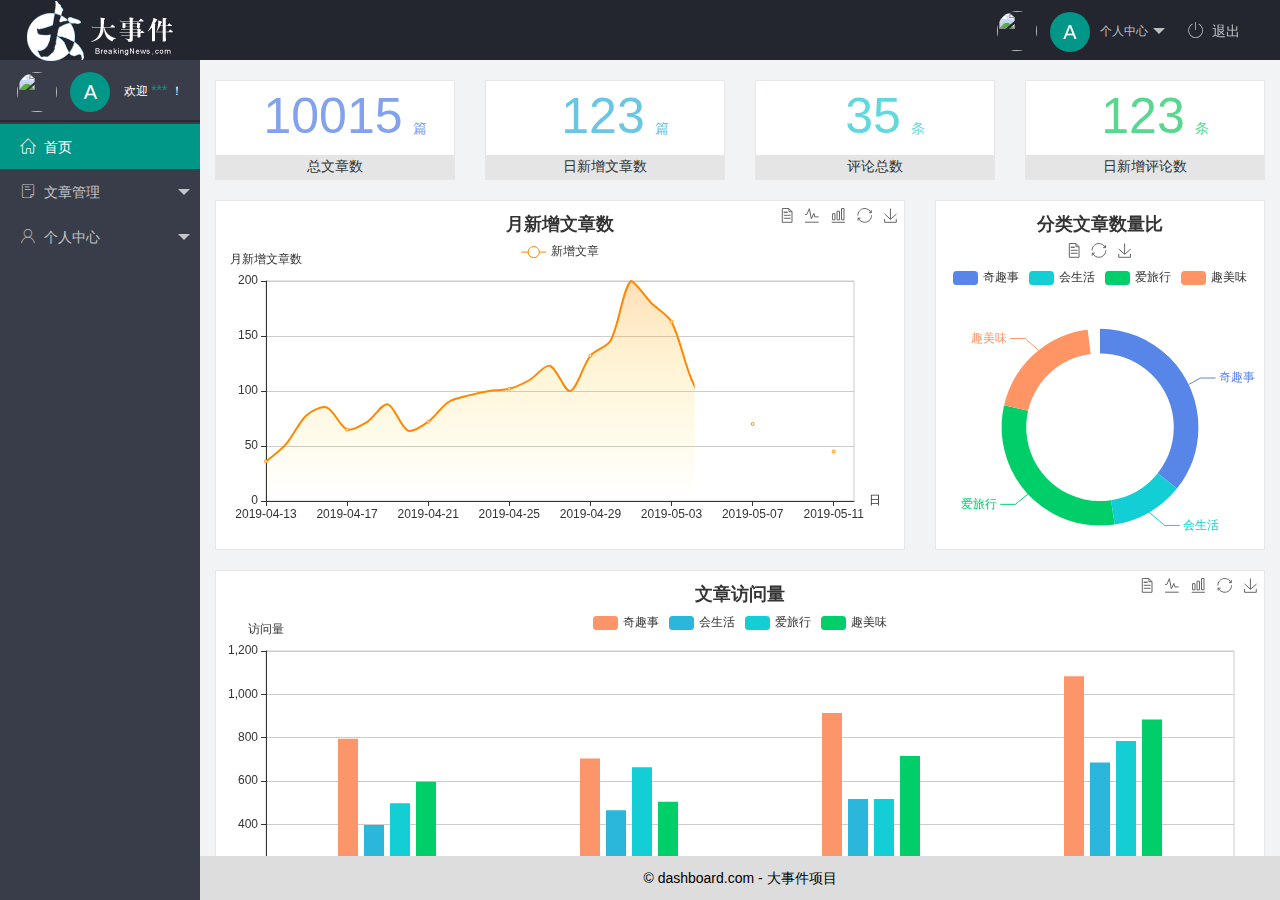
==== commit 800a4e02: "完成个人中功能的开发" ====
--- a/index.html
+++ b/index.html
@@ -27,9 +27,9 @@
                         <span class="text-avatar">A</span>个人中心
                     </a>
                     <dl class="layui-nav-child">
-                        <dd><a href="">基本资料</a></dd>
-                        <dd><a href="">更换头像</a></dd>
-                        <dd><a href="">重置密码</a></dd>
+                        <dd><a href="user/user_info.html" target="fm">基本资料</a></dd>
+                        <dd><a href="user/user_avatar.html" target="fm">更换头像</a></dd>
+                        <dd><a href="user/user_pwd.html" target="fm">重置密码</a></dd>
                     </dl>
                 </li>
                 <li class="layui-nav-item"><a href="javascript:;" id="tuichu"><span class="iconfont icon-tuichu"></span>退出</a></li>
@@ -59,9 +59,9 @@
                     <li class="layui-nav-item">
                         <a href="javascript:;"><span class="iconfont icon-user"></span>个人中心</a>
                         <dl class="layui-nav-child">
-                            <dd><a href="javascript:;"><i class="layui-icon layui-icon-username"></i>基本资料</a></dd>
-                            <dd><a href="javascript:;"><i class="layui-icon layui-icon-face-smile"></i>更换头像</a></dd>
-                            <dd><a href="javascript:;"><i class="layui-icon layui-icon-password"></i>重置密码</a></dd>
+                            <dd><a href="user/user_info.html" target="fm"><i class="layui-icon layui-icon-username"></i>基本资料</a></dd>
+                            <dd><a href="user/user_avatar.html" target="fm"><i class="layui-icon layui-icon-face-smile"></i>更换头像</a></dd>
+                            <dd><a href="user/user_pwd.html" target="fm"><i class="layui-icon layui-icon-password"></i>重置密码</a></dd>
                         </dl>
                     </li>
                 </ul>
@@ -75,7 +75,7 @@
 
         <div class="layui-footer">
             <!-- 底部固定区域 -->
-            © layui.com - 底部固定区域
+            © dashboard.com - 大事件项目
         </div>
     </div>
     <!-- 导入layui js文件 -->
--- a/assets/css/index.css
+++ b/assets/css/index.css
@@ -45,7 +45,7 @@
 
 #welcome {
     color: #009688;
-    font-size: 18px;
+    font-size: 14px;
 }
 
 .text-avatar {
@@ -60,5 +60,5 @@
     text-align: center;
     font-size: 20px;
     color: #fff;
-    margin-right: 15px;
+    margin-right: 10px;
 }